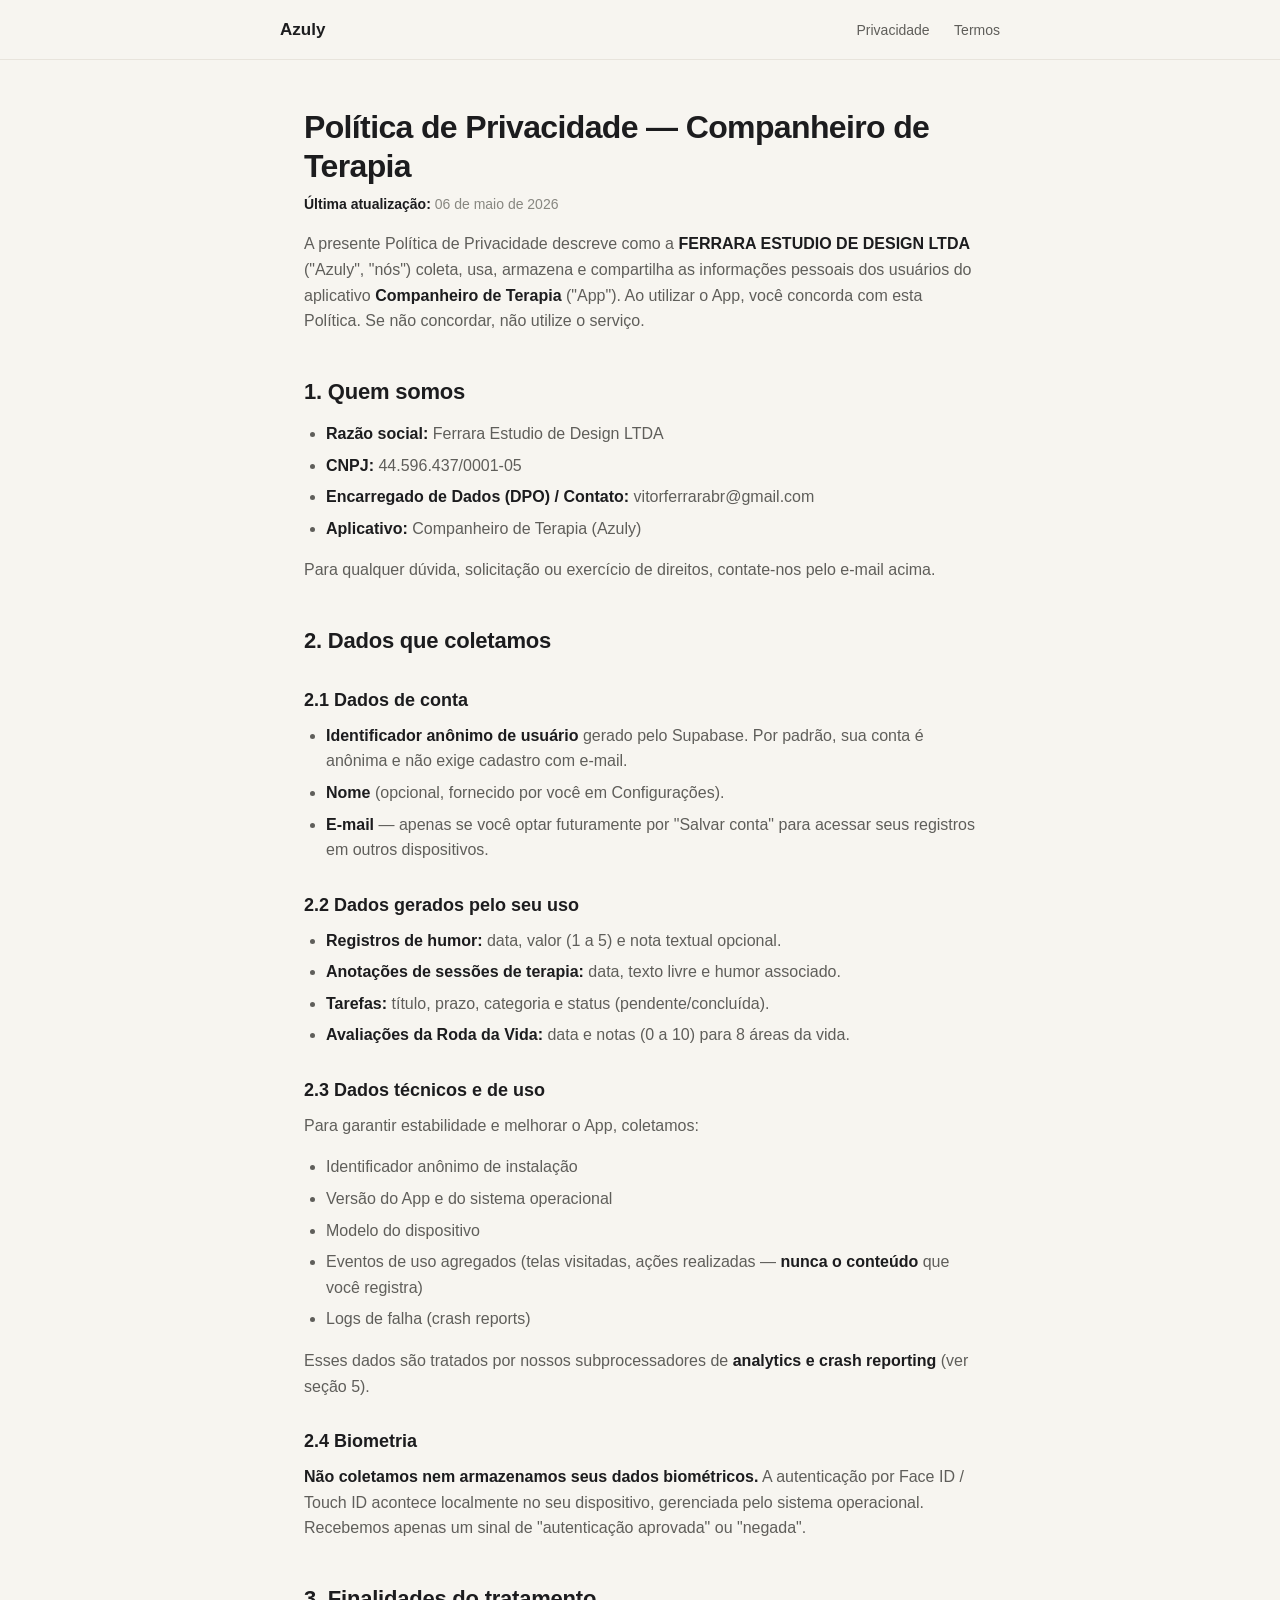
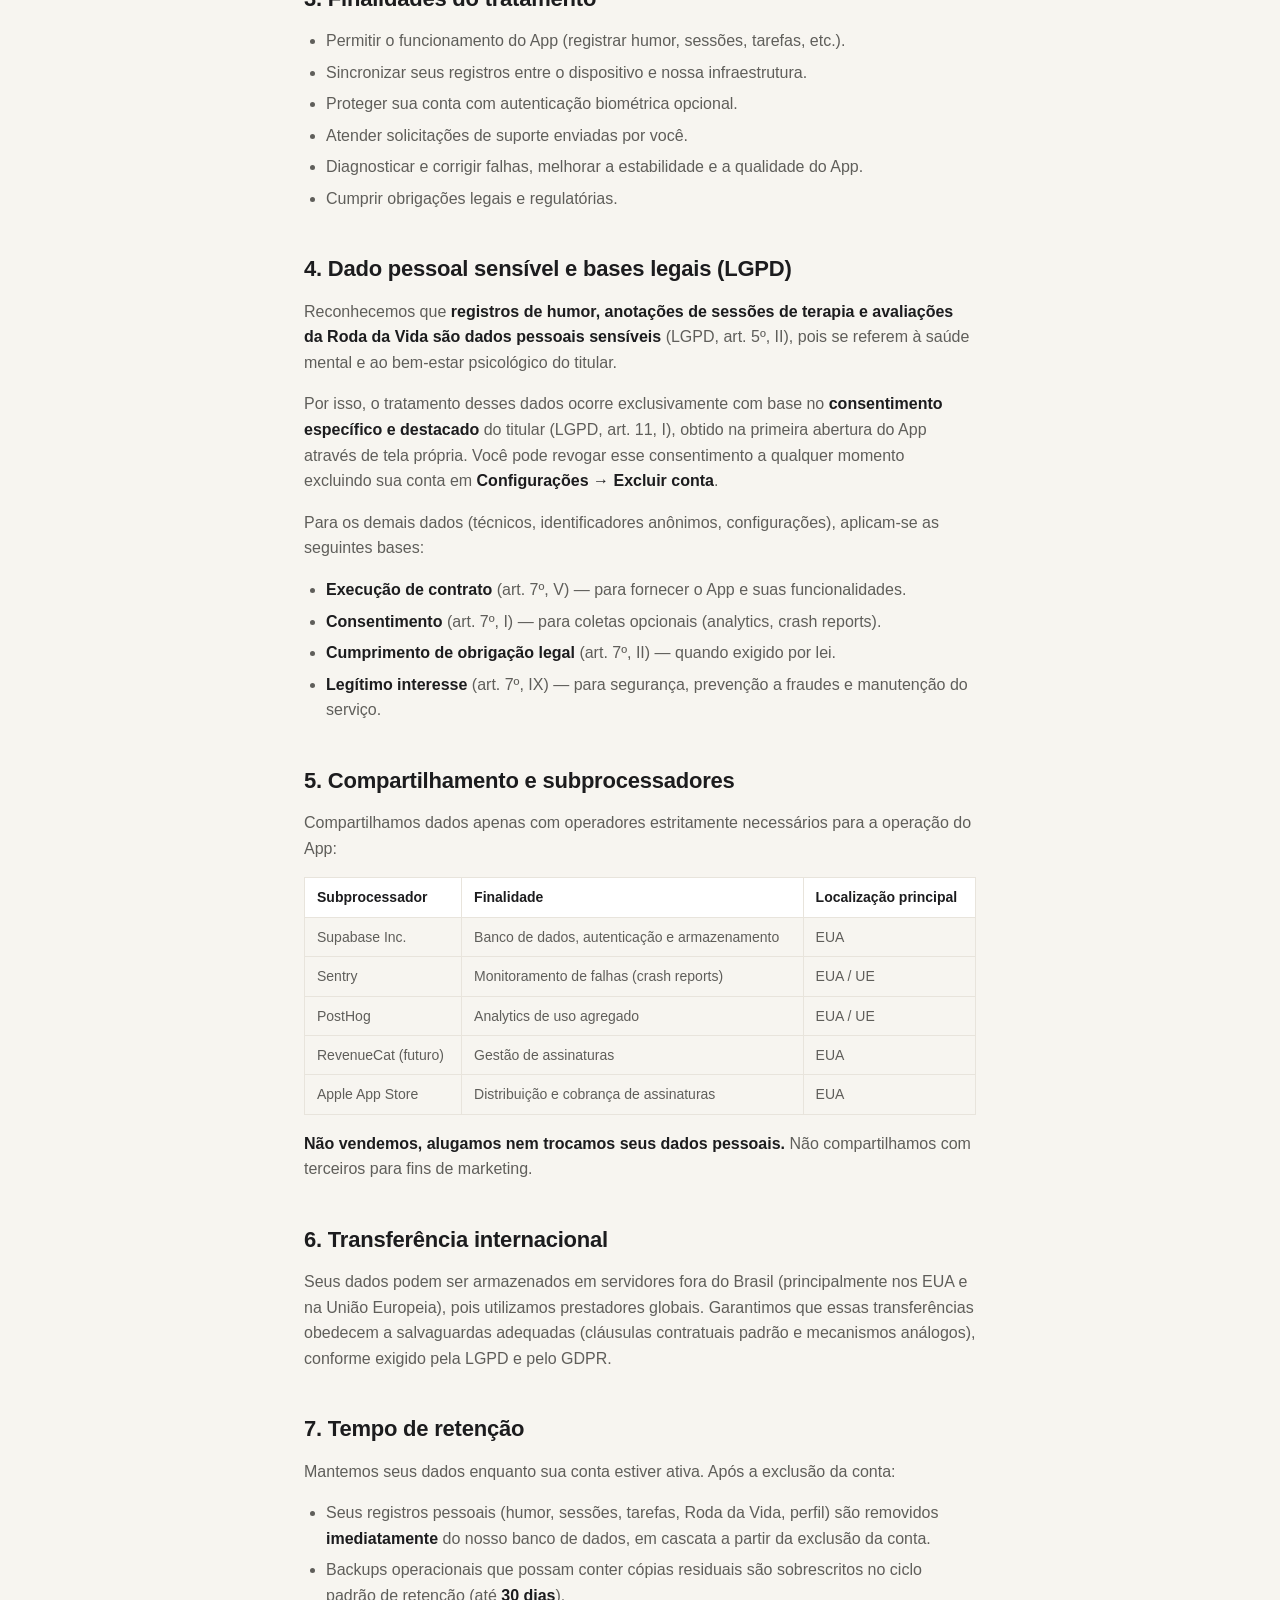
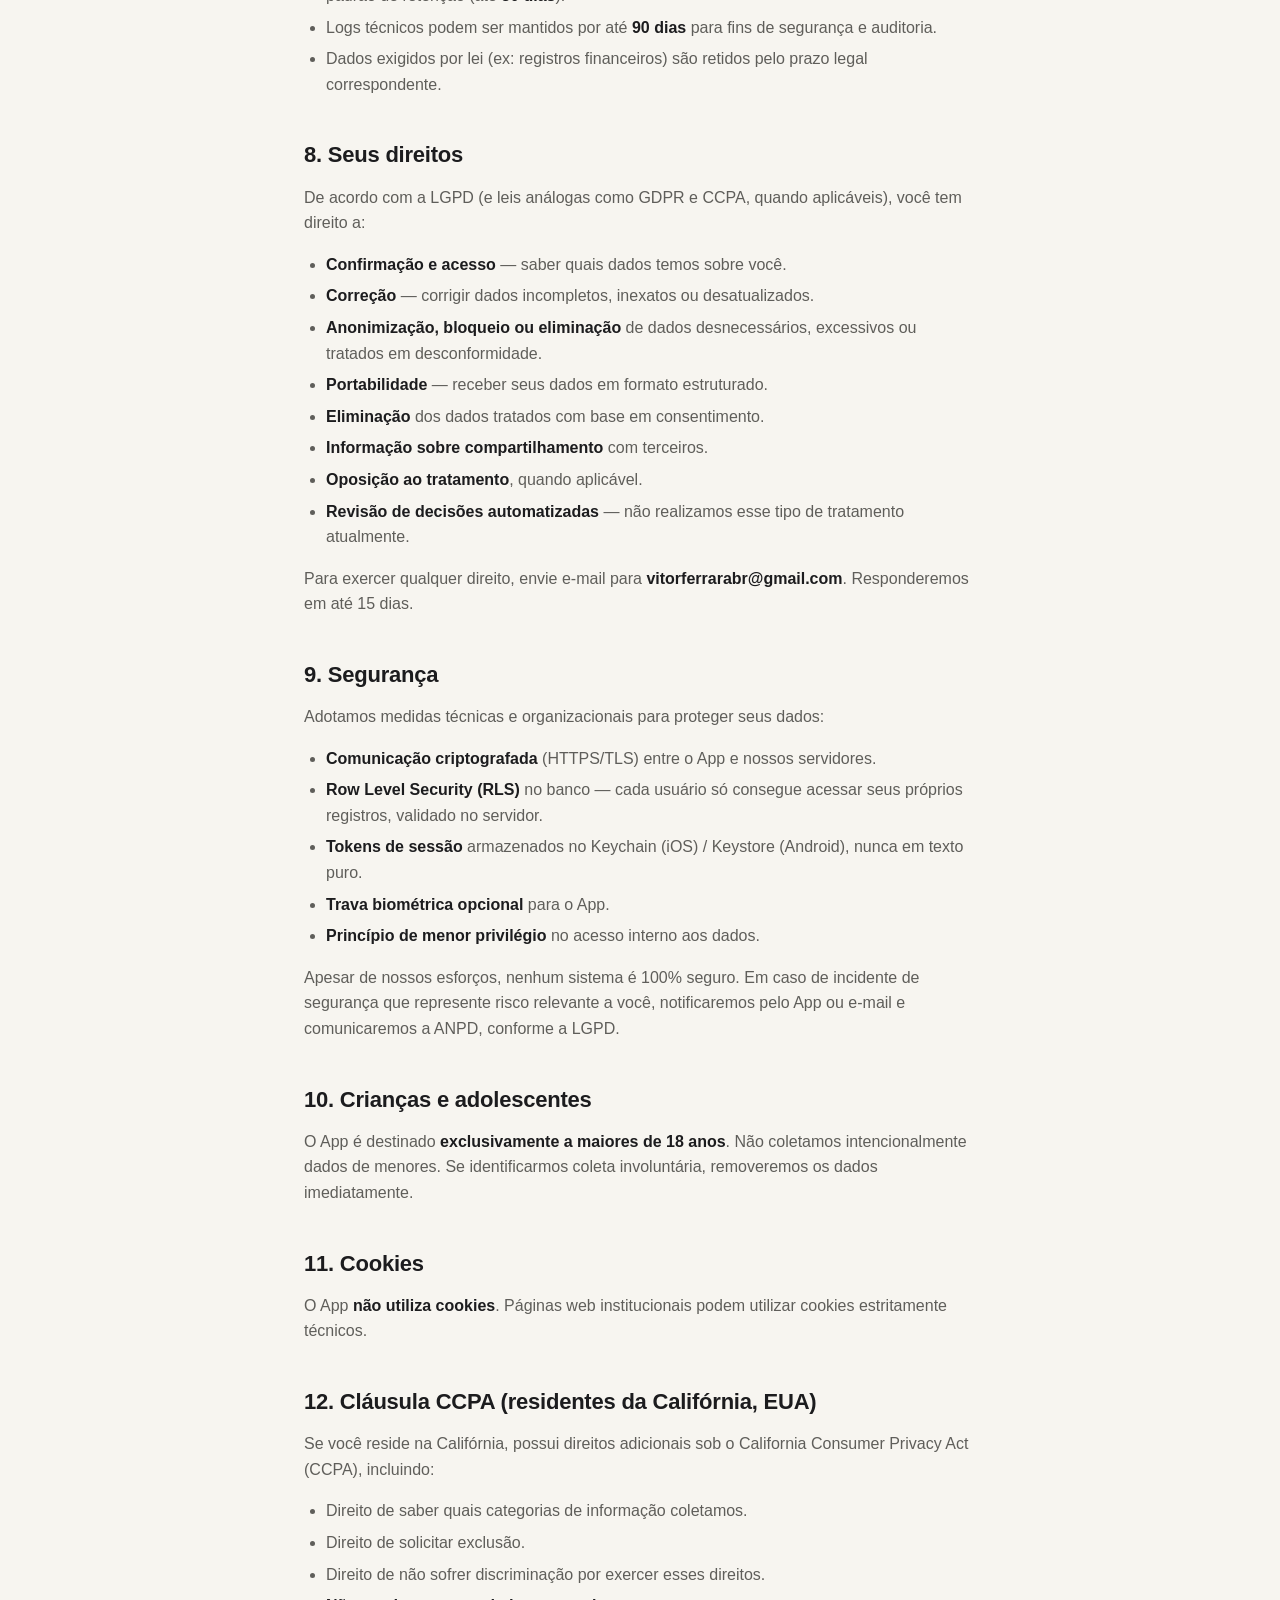
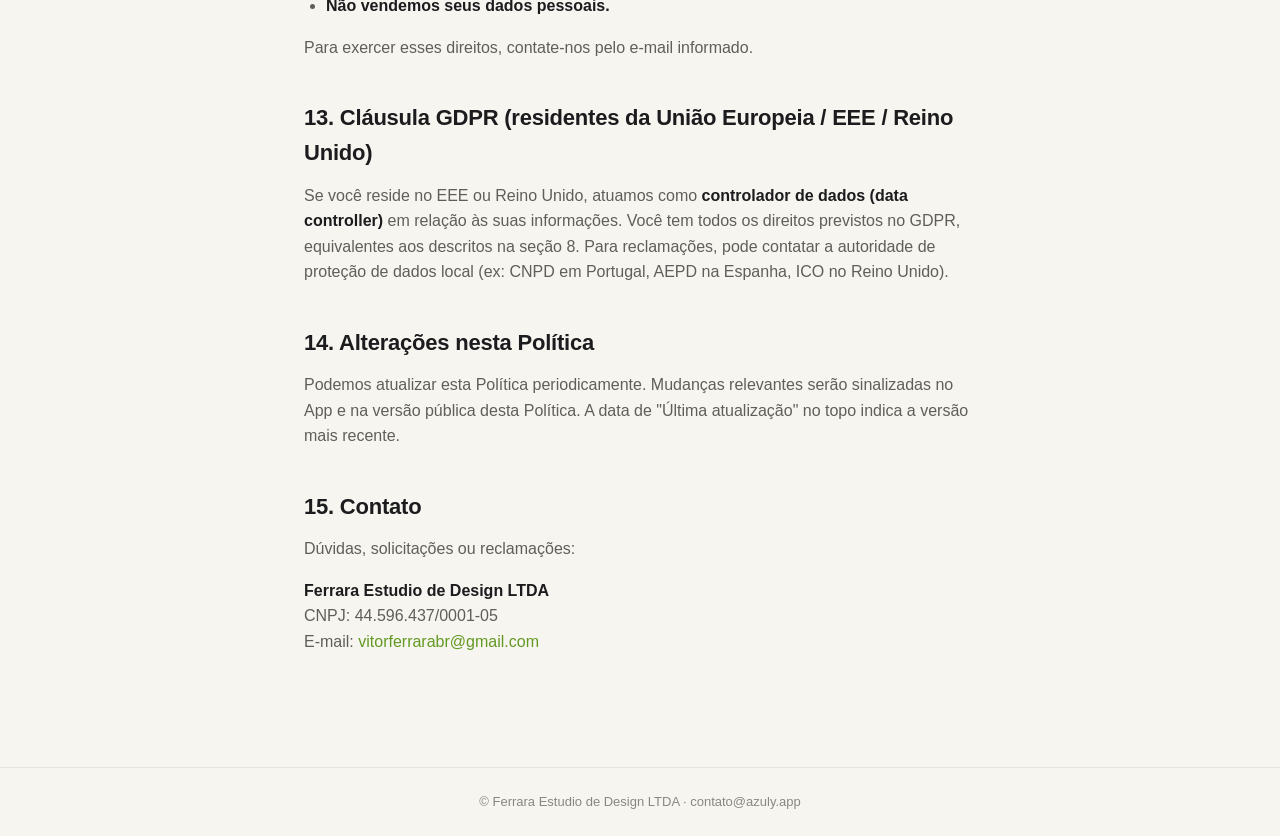
==== privacy.html @ e894f0ca "Initial commit: site institucional Azuly" ====
<!doctype html>
<html lang="pt-BR">
<head>
  <meta charset="utf-8" />
  <meta name="viewport" content="width=device-width, initial-scale=1" />
  <title>Política de Privacidade — Companheiro de Terapia</title>
  <meta name="description" content="Política de Privacidade do Companheiro de Terapia (Azuly). LGPD, GDPR e CCPA." />
  <link rel="stylesheet" href="./style.css" />
</head>
<body>
  <header>
    <div class="inner">
      <a class="brand" href="./">Azuly</a>
      <nav>
        <a href="./privacy.html">Privacidade</a>
        <a href="./terms.html">Termos</a>
      </nav>
    </div>
  </header>

  <main>
    <h1>Política de Privacidade — Companheiro de Terapia</h1>
    <p class="muted"><strong>Última atualização:</strong> 06 de maio de 2026</p>

    <p>A presente Política de Privacidade descreve como a <strong>FERRARA ESTUDIO DE DESIGN LTDA</strong> ("Azuly", "nós") coleta, usa, armazena e compartilha as informações pessoais dos usuários do aplicativo <strong>Companheiro de Terapia</strong> ("App"). Ao utilizar o App, você concorda com esta Política. Se não concordar, não utilize o serviço.</p>

    <h2>1. Quem somos</h2>
    <ul>
      <li><strong>Razão social:</strong> Ferrara Estudio de Design LTDA</li>
      <li><strong>CNPJ:</strong> 44.596.437/0001-05</li>
      <li><strong>Encarregado de Dados (DPO) / Contato:</strong> vitorferrarabr@gmail.com</li>
      <li><strong>Aplicativo:</strong> Companheiro de Terapia (Azuly)</li>
    </ul>
    <p>Para qualquer dúvida, solicitação ou exercício de direitos, contate-nos pelo e-mail acima.</p>

    <h2>2. Dados que coletamos</h2>

    <h3>2.1 Dados de conta</h3>
    <ul>
      <li><strong>Identificador anônimo de usuário</strong> gerado pelo Supabase. Por padrão, sua conta é anônima e não exige cadastro com e-mail.</li>
      <li><strong>Nome</strong> (opcional, fornecido por você em Configurações).</li>
      <li><strong>E-mail</strong> — apenas se você optar futuramente por "Salvar conta" para acessar seus registros em outros dispositivos.</li>
    </ul>

    <h3>2.2 Dados gerados pelo seu uso</h3>
    <ul>
      <li><strong>Registros de humor:</strong> data, valor (1 a 5) e nota textual opcional.</li>
      <li><strong>Anotações de sessões de terapia:</strong> data, texto livre e humor associado.</li>
      <li><strong>Tarefas:</strong> título, prazo, categoria e status (pendente/concluída).</li>
      <li><strong>Avaliações da Roda da Vida:</strong> data e notas (0 a 10) para 8 áreas da vida.</li>
    </ul>

    <h3>2.3 Dados técnicos e de uso</h3>
    <p>Para garantir estabilidade e melhorar o App, coletamos:</p>
    <ul>
      <li>Identificador anônimo de instalação</li>
      <li>Versão do App e do sistema operacional</li>
      <li>Modelo do dispositivo</li>
      <li>Eventos de uso agregados (telas visitadas, ações realizadas — <strong>nunca o conteúdo</strong> que você registra)</li>
      <li>Logs de falha (crash reports)</li>
    </ul>
    <p>Esses dados são tratados por nossos subprocessadores de <strong>analytics e crash reporting</strong> (ver seção 5).</p>

    <h3>2.4 Biometria</h3>
    <p><strong>Não coletamos nem armazenamos seus dados biométricos.</strong> A autenticação por Face ID / Touch ID acontece localmente no seu dispositivo, gerenciada pelo sistema operacional. Recebemos apenas um sinal de "autenticação aprovada" ou "negada".</p>

    <h2>3. Finalidades do tratamento</h2>
    <ul>
      <li>Permitir o funcionamento do App (registrar humor, sessões, tarefas, etc.).</li>
      <li>Sincronizar seus registros entre o dispositivo e nossa infraestrutura.</li>
      <li>Proteger sua conta com autenticação biométrica opcional.</li>
      <li>Atender solicitações de suporte enviadas por você.</li>
      <li>Diagnosticar e corrigir falhas, melhorar a estabilidade e a qualidade do App.</li>
      <li>Cumprir obrigações legais e regulatórias.</li>
    </ul>

    <h2>4. Dado pessoal sensível e bases legais (LGPD)</h2>
    <p>Reconhecemos que <strong>registros de humor, anotações de sessões de terapia e avaliações da Roda da Vida são dados pessoais sensíveis</strong> (LGPD, art. 5º, II), pois se referem à saúde mental e ao bem-estar psicológico do titular.</p>
    <p>Por isso, o tratamento desses dados ocorre exclusivamente com base no <strong>consentimento específico e destacado</strong> do titular (LGPD, art. 11, I), obtido na primeira abertura do App através de tela própria. Você pode revogar esse consentimento a qualquer momento excluindo sua conta em <strong>Configurações → Excluir conta</strong>.</p>
    <p>Para os demais dados (técnicos, identificadores anônimos, configurações), aplicam-se as seguintes bases:</p>
    <ul>
      <li><strong>Execução de contrato</strong> (art. 7º, V) — para fornecer o App e suas funcionalidades.</li>
      <li><strong>Consentimento</strong> (art. 7º, I) — para coletas opcionais (analytics, crash reports).</li>
      <li><strong>Cumprimento de obrigação legal</strong> (art. 7º, II) — quando exigido por lei.</li>
      <li><strong>Legítimo interesse</strong> (art. 7º, IX) — para segurança, prevenção a fraudes e manutenção do serviço.</li>
    </ul>

    <h2>5. Compartilhamento e subprocessadores</h2>
    <p>Compartilhamos dados apenas com operadores estritamente necessários para a operação do App:</p>
    <table>
      <thead>
        <tr><th>Subprocessador</th><th>Finalidade</th><th>Localização principal</th></tr>
      </thead>
      <tbody>
        <tr><td>Supabase Inc.</td><td>Banco de dados, autenticação e armazenamento</td><td>EUA</td></tr>
        <tr><td>Sentry</td><td>Monitoramento de falhas (crash reports)</td><td>EUA / UE</td></tr>
        <tr><td>PostHog</td><td>Analytics de uso agregado</td><td>EUA / UE</td></tr>
        <tr><td>RevenueCat (futuro)</td><td>Gestão de assinaturas</td><td>EUA</td></tr>
        <tr><td>Apple App Store</td><td>Distribuição e cobrança de assinaturas</td><td>EUA</td></tr>
      </tbody>
    </table>
    <p><strong>Não vendemos, alugamos nem trocamos seus dados pessoais.</strong> Não compartilhamos com terceiros para fins de marketing.</p>

    <h2>6. Transferência internacional</h2>
    <p>Seus dados podem ser armazenados em servidores fora do Brasil (principalmente nos EUA e na União Europeia), pois utilizamos prestadores globais. Garantimos que essas transferências obedecem a salvaguardas adequadas (cláusulas contratuais padrão e mecanismos análogos), conforme exigido pela LGPD e pelo GDPR.</p>

    <h2>7. Tempo de retenção</h2>
    <p>Mantemos seus dados enquanto sua conta estiver ativa. Após a exclusão da conta:</p>
    <ul>
      <li>Seus registros pessoais (humor, sessões, tarefas, Roda da Vida, perfil) são removidos <strong>imediatamente</strong> do nosso banco de dados, em cascata a partir da exclusão da conta.</li>
      <li>Backups operacionais que possam conter cópias residuais são sobrescritos no ciclo padrão de retenção (até <strong>30 dias</strong>).</li>
      <li>Logs técnicos podem ser mantidos por até <strong>90 dias</strong> para fins de segurança e auditoria.</li>
      <li>Dados exigidos por lei (ex: registros financeiros) são retidos pelo prazo legal correspondente.</li>
    </ul>

    <h2>8. Seus direitos</h2>
    <p>De acordo com a LGPD (e leis análogas como GDPR e CCPA, quando aplicáveis), você tem direito a:</p>
    <ul>
      <li><strong>Confirmação e acesso</strong> — saber quais dados temos sobre você.</li>
      <li><strong>Correção</strong> — corrigir dados incompletos, inexatos ou desatualizados.</li>
      <li><strong>Anonimização, bloqueio ou eliminação</strong> de dados desnecessários, excessivos ou tratados em desconformidade.</li>
      <li><strong>Portabilidade</strong> — receber seus dados em formato estruturado.</li>
      <li><strong>Eliminação</strong> dos dados tratados com base em consentimento.</li>
      <li><strong>Informação sobre compartilhamento</strong> com terceiros.</li>
      <li><strong>Oposição ao tratamento</strong>, quando aplicável.</li>
      <li><strong>Revisão de decisões automatizadas</strong> — não realizamos esse tipo de tratamento atualmente.</li>
    </ul>
    <p>Para exercer qualquer direito, envie e-mail para <a href="mailto:vitorferrarabr@gmail.com"><strong>vitorferrarabr@gmail.com</strong></a>. Responderemos em até 15 dias.</p>

    <h2>9. Segurança</h2>
    <p>Adotamos medidas técnicas e organizacionais para proteger seus dados:</p>
    <ul>
      <li><strong>Comunicação criptografada</strong> (HTTPS/TLS) entre o App e nossos servidores.</li>
      <li><strong>Row Level Security (RLS)</strong> no banco — cada usuário só consegue acessar seus próprios registros, validado no servidor.</li>
      <li><strong>Tokens de sessão</strong> armazenados no Keychain (iOS) / Keystore (Android), nunca em texto puro.</li>
      <li><strong>Trava biométrica opcional</strong> para o App.</li>
      <li><strong>Princípio de menor privilégio</strong> no acesso interno aos dados.</li>
    </ul>
    <p>Apesar de nossos esforços, nenhum sistema é 100% seguro. Em caso de incidente de segurança que represente risco relevante a você, notificaremos pelo App ou e-mail e comunicaremos a ANPD, conforme a LGPD.</p>

    <h2>10. Crianças e adolescentes</h2>
    <p>O App é destinado <strong>exclusivamente a maiores de 18 anos</strong>. Não coletamos intencionalmente dados de menores. Se identificarmos coleta involuntária, removeremos os dados imediatamente.</p>

    <h2>11. Cookies</h2>
    <p>O App <strong>não utiliza cookies</strong>. Páginas web institucionais podem utilizar cookies estritamente técnicos.</p>

    <h2>12. Cláusula CCPA (residentes da Califórnia, EUA)</h2>
    <p>Se você reside na Califórnia, possui direitos adicionais sob o California Consumer Privacy Act (CCPA), incluindo:</p>
    <ul>
      <li>Direito de saber quais categorias de informação coletamos.</li>
      <li>Direito de solicitar exclusão.</li>
      <li>Direito de não sofrer discriminação por exercer esses direitos.</li>
      <li><strong>Não vendemos seus dados pessoais.</strong></li>
    </ul>
    <p>Para exercer esses direitos, contate-nos pelo e-mail informado.</p>

    <h2>13. Cláusula GDPR (residentes da União Europeia / EEE / Reino Unido)</h2>
    <p>Se você reside no EEE ou Reino Unido, atuamos como <strong>controlador de dados (data controller)</strong> em relação às suas informações. Você tem todos os direitos previstos no GDPR, equivalentes aos descritos na seção 8. Para reclamações, pode contatar a autoridade de proteção de dados local (ex: CNPD em Portugal, AEPD na Espanha, ICO no Reino Unido).</p>

    <h2>14. Alterações nesta Política</h2>
    <p>Podemos atualizar esta Política periodicamente. Mudanças relevantes serão sinalizadas no App e na versão pública desta Política. A data de "Última atualização" no topo indica a versão mais recente.</p>

    <h2>15. Contato</h2>
    <p>Dúvidas, solicitações ou reclamações:</p>
    <p>
      <strong>Ferrara Estudio de Design LTDA</strong><br />
      CNPJ: 44.596.437/0001-05<br />
      E-mail: <a href="mailto:vitorferrarabr@gmail.com">vitorferrarabr@gmail.com</a>
    </p>
  </main>

  <footer>
    © Ferrara Estudio de Design LTDA · <a href="mailto:contato@azuly.app">contato@azuly.app</a>
  </footer>
</body>
</html>
---- style.css ----
:root {
  --bg: #F7F5F0;
  --surface: #FFFFFF;
  --text: #1C1C1E;
  --text-secondary: #5F5E5A;
  --text-tertiary: #888780;
  --border: #E8E4DC;
  --brand: #639922;
  --brand-hover: #3B6D11;
  --max-width: 720px;
}

@media (prefers-color-scheme: dark) {
  :root {
    --bg: #1C1C1E;
    --surface: #2C2C2A;
    --text: #F7F5F0;
    --text-secondary: #B4B2A9;
    --text-tertiary: #888780;
    --border: #444441;
    --brand: #97C459;
    --brand-hover: #C0DD97;
  }
}

* {
  box-sizing: border-box;
}

html {
  -webkit-text-size-adjust: 100%;
}

body {
  font-family: -apple-system, BlinkMacSystemFont, 'SF Pro Text', 'Segoe UI', Roboto, sans-serif;
  background: var(--bg);
  color: var(--text);
  margin: 0;
  padding: 0;
  line-height: 1.6;
  font-size: 16px;
}

main {
  max-width: var(--max-width);
  margin: 0 auto;
  padding: 48px 24px 96px;
}

header {
  border-bottom: 1px solid var(--border);
  padding: 16px 24px;
}

header .inner {
  max-width: var(--max-width);
  margin: 0 auto;
  display: flex;
  align-items: center;
  justify-content: space-between;
}

header a.brand {
  font-weight: 600;
  color: var(--text);
  text-decoration: none;
  font-size: 17px;
}

header nav a {
  color: var(--text-secondary);
  text-decoration: none;
  margin-left: 20px;
  font-size: 14px;
}

header nav a:hover {
  color: var(--brand);
}

h1 {
  font-size: 32px;
  line-height: 1.2;
  font-weight: 700;
  letter-spacing: -0.02em;
  margin: 0 0 8px;
}

h2 {
  font-size: 22px;
  font-weight: 600;
  margin: 40px 0 12px;
  letter-spacing: -0.01em;
}

h3 {
  font-size: 18px;
  font-weight: 600;
  margin: 28px 0 8px;
}

p {
  color: var(--text-secondary);
  margin: 0 0 16px;
}

ul {
  color: var(--text-secondary);
  padding-left: 22px;
  margin: 0 0 16px;
}

li {
  margin-bottom: 6px;
}

strong {
  color: var(--text);
  font-weight: 600;
}

a {
  color: var(--brand);
  text-decoration: none;
}

a:hover {
  color: var(--brand-hover);
  text-decoration: underline;
}

.muted {
  color: var(--text-tertiary);
  font-size: 14px;
  margin-top: 4px;
}

footer {
  border-top: 1px solid var(--border);
  padding: 24px;
  text-align: center;
  color: var(--text-tertiary);
  font-size: 13px;
}

footer a {
  color: var(--text-tertiary);
}

table {
  border-collapse: collapse;
  width: 100%;
  margin: 16px 0;
}

th, td {
  border: 1px solid var(--border);
  padding: 8px 12px;
  text-align: left;
  font-size: 14px;
  color: var(--text-secondary);
}

th {
  background: var(--surface);
  color: var(--text);
  font-weight: 600;
}
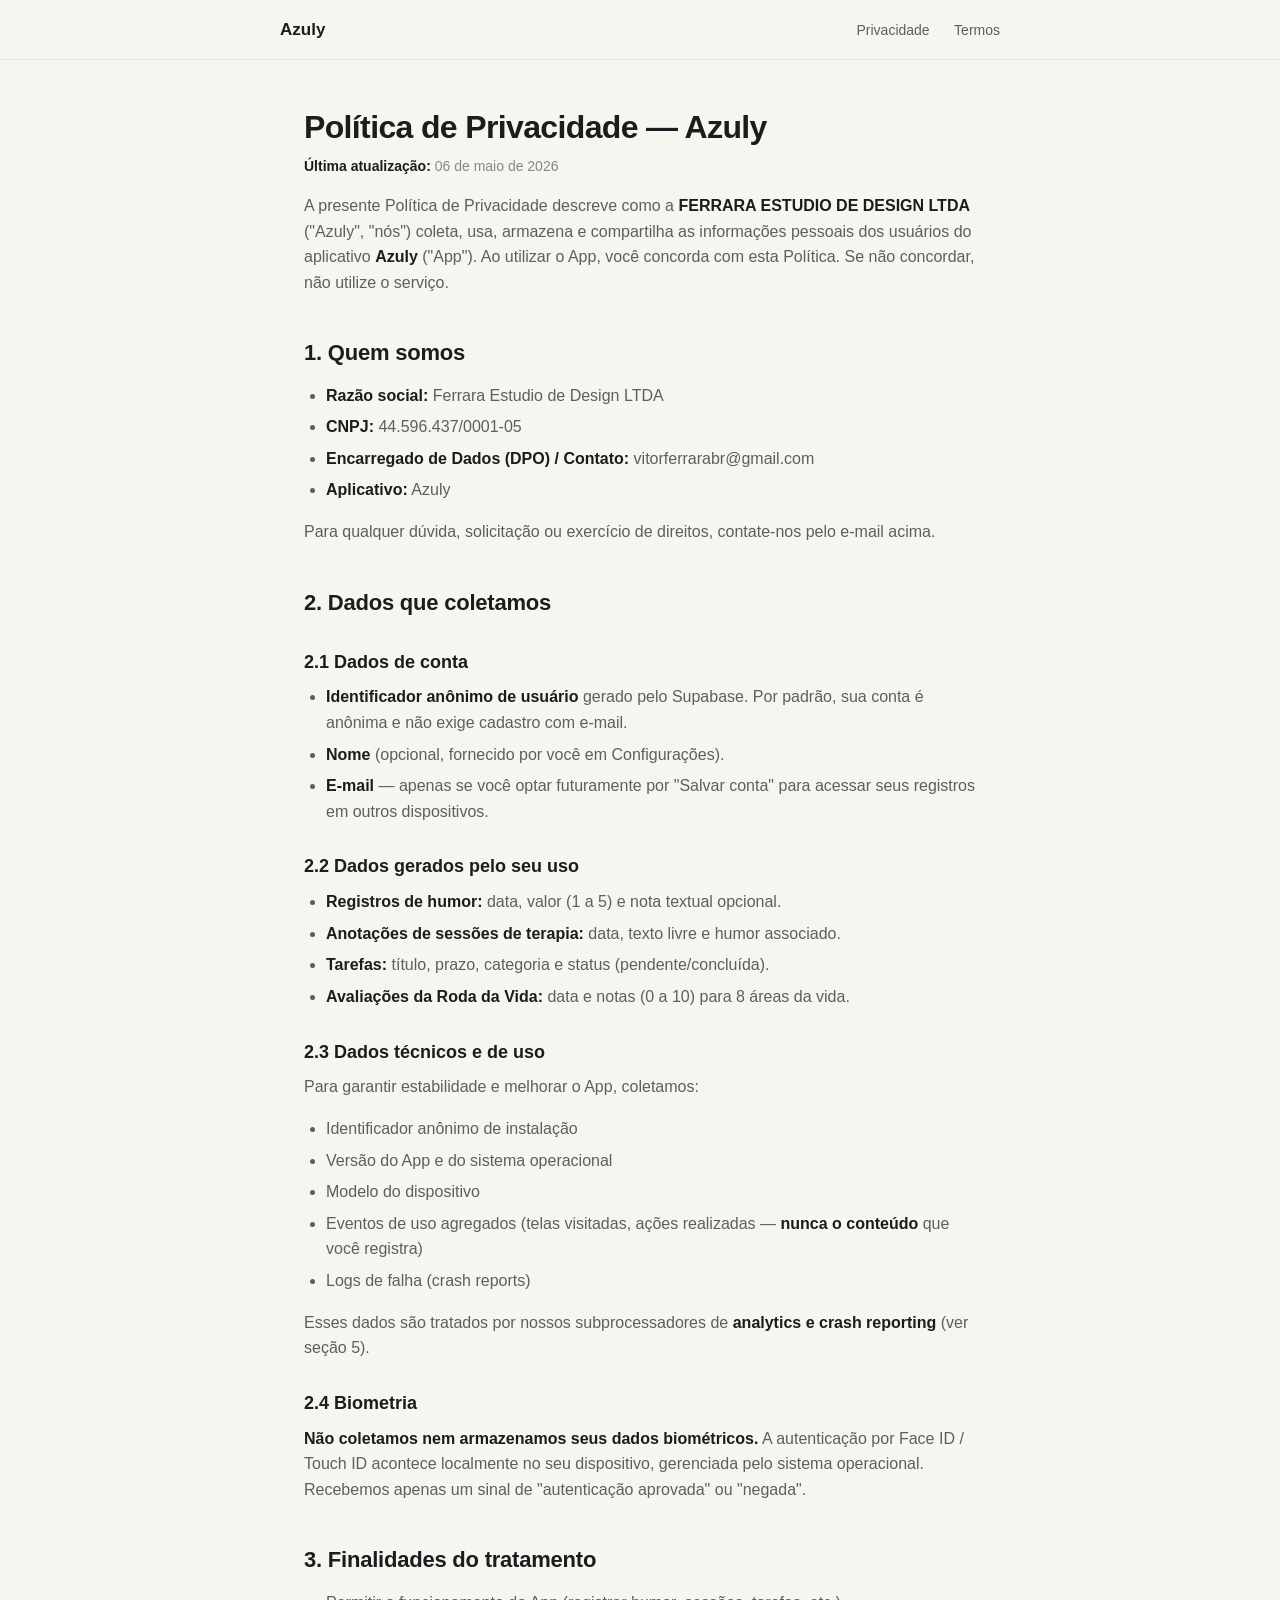
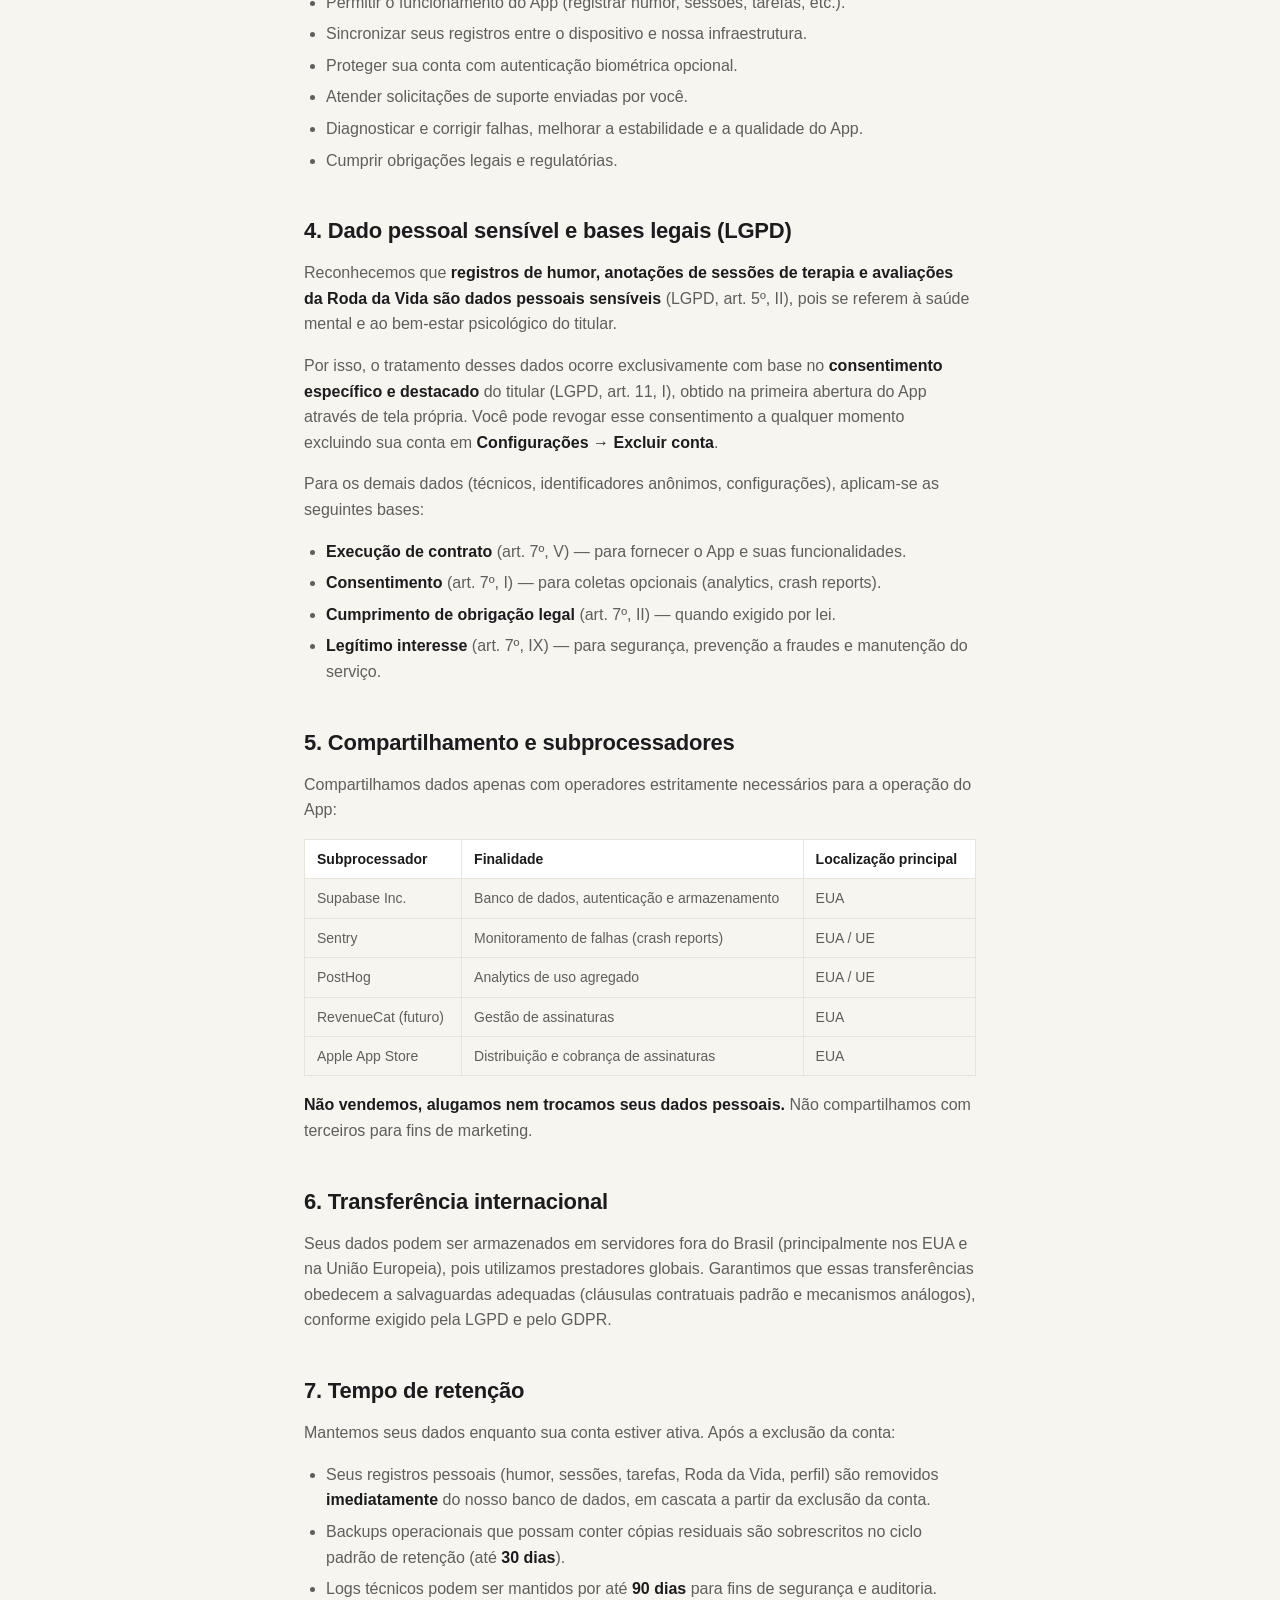
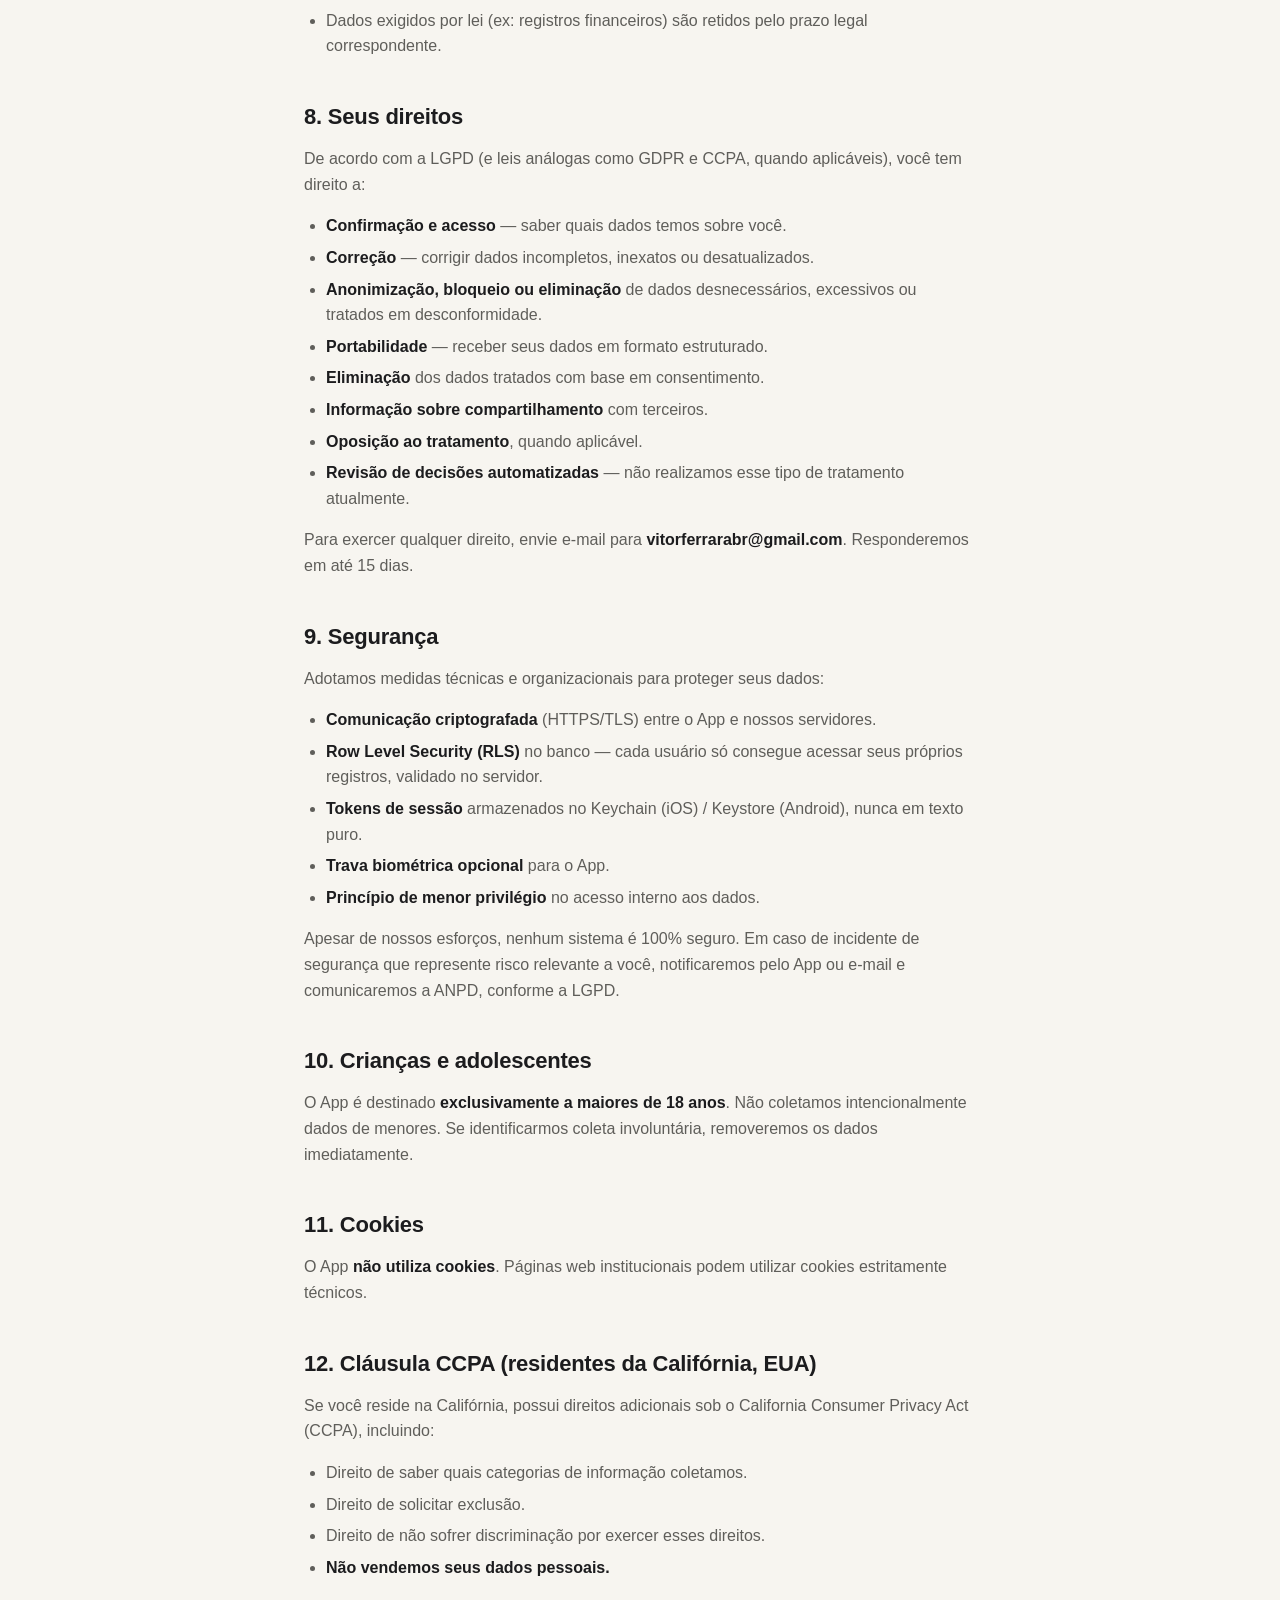
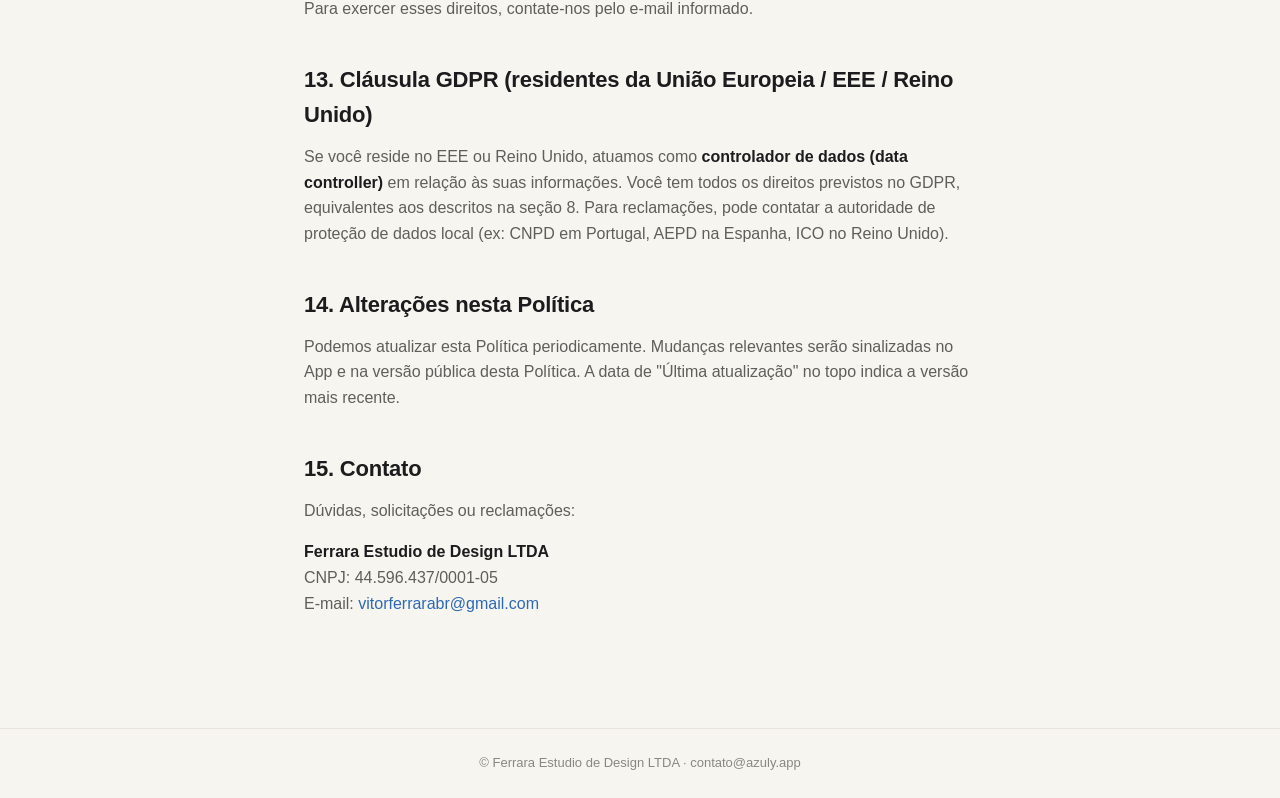
==== commit 3382f6d1: "rename app to Azuly across all legal pages The product is now branded as just "Azuly" instead of "Co" ====
--- a/privacy.html
+++ b/privacy.html
@@ -3,8 +3,8 @@
 <head>
   <meta charset="utf-8" />
   <meta name="viewport" content="width=device-width, initial-scale=1" />
-  <title>Política de Privacidade — Companheiro de Terapia</title>
-  <meta name="description" content="Política de Privacidade do Companheiro de Terapia (Azuly). LGPD, GDPR e CCPA." />
+  <title>Política de Privacidade — Azuly</title>
+  <meta name="description" content="Política de Privacidade do Azuly. LGPD, GDPR e CCPA." />
   <link rel="stylesheet" href="./style.css" />
 </head>
 <body>
@@ -19,17 +19,17 @@
   </header>
 
   <main>
-    <h1>Política de Privacidade — Companheiro de Terapia</h1>
+    <h1>Política de Privacidade — Azuly</h1>
     <p class="muted"><strong>Última atualização:</strong> 06 de maio de 2026</p>
 
-    <p>A presente Política de Privacidade descreve como a <strong>FERRARA ESTUDIO DE DESIGN LTDA</strong> ("Azuly", "nós") coleta, usa, armazena e compartilha as informações pessoais dos usuários do aplicativo <strong>Companheiro de Terapia</strong> ("App"). Ao utilizar o App, você concorda com esta Política. Se não concordar, não utilize o serviço.</p>
+    <p>A presente Política de Privacidade descreve como a <strong>FERRARA ESTUDIO DE DESIGN LTDA</strong> ("Azuly", "nós") coleta, usa, armazena e compartilha as informações pessoais dos usuários do aplicativo <strong>Azuly</strong> ("App"). Ao utilizar o App, você concorda com esta Política. Se não concordar, não utilize o serviço.</p>
 
     <h2>1. Quem somos</h2>
     <ul>
       <li><strong>Razão social:</strong> Ferrara Estudio de Design LTDA</li>
       <li><strong>CNPJ:</strong> 44.596.437/0001-05</li>
       <li><strong>Encarregado de Dados (DPO) / Contato:</strong> vitorferrarabr@gmail.com</li>
-      <li><strong>Aplicativo:</strong> Companheiro de Terapia (Azuly)</li>
+      <li><strong>Aplicativo:</strong> Azuly</li>
     </ul>
     <p>Para qualquer dúvida, solicitação ou exercício de direitos, contate-nos pelo e-mail acima.</p>
 
--- a/style.css
+++ b/style.css
@@ -5,21 +5,26 @@
   --text-secondary: #5F5E5A;
   --text-tertiary: #888780;
   --border: #E8E4DC;
-  --brand: #639922;
-  --brand-hover: #3B6D11;
+  --brand: #2D69B3;
+  --brand-hover: #1B4584;
+  --brand-pale: #E0EBF7;
+  --brand-soft: #F2F6FC;
   --max-width: 720px;
+  --landing-max-width: 1080px;
 }
 
 @media (prefers-color-scheme: dark) {
   :root {
-    --bg: #1C1C1E;
-    --surface: #2C2C2A;
+    --bg: #111110;
+    --surface: #1C1C1E;
     --text: #F7F5F0;
     --text-secondary: #B4B2A9;
     --text-tertiary: #888780;
-    --border: #444441;
-    --brand: #97C459;
-    --brand-hover: #C0DD97;
+    --border: #2C2C2A;
+    --brand: #5A93D6;
+    --brand-hover: #B0CDED;
+    --brand-pale: #0E1F35;
+    --brand-soft: #0A1628;
   }
 }
 
@@ -166,3 +171,220 @@
   color: var(--text);
   font-weight: 600;
 }
+
+/* ==========================================================================
+   Landing-specific styles (página inicial)
+   ========================================================================== */
+
+.landing main {
+  max-width: var(--landing-max-width);
+  padding: 0 24px 96px;
+}
+
+.landing header {
+  border-bottom: none;
+}
+
+.landing .hero {
+  position: relative;
+  text-align: center;
+  padding: 96px 24px 80px;
+  margin: 0 -24px;
+  background: linear-gradient(180deg, var(--brand-pale) 0%, var(--brand-soft) 60%, var(--bg) 100%);
+  border-radius: 0;
+  overflow: hidden;
+}
+
+.landing .hero::before {
+  content: '';
+  position: absolute;
+  inset: 0;
+  background: radial-gradient(ellipse at top, rgba(45, 105, 179, 0.10), transparent 60%);
+  pointer-events: none;
+}
+
+.landing .eyebrow {
+  display: inline-block;
+  font-size: 13px;
+  font-weight: 600;
+  text-transform: uppercase;
+  letter-spacing: 0.08em;
+  color: var(--brand);
+  background: var(--surface);
+  padding: 6px 14px;
+  border-radius: 999px;
+  border: 1px solid var(--border);
+  margin-bottom: 24px;
+  position: relative;
+}
+
+.landing .hero h1 {
+  font-size: clamp(36px, 6vw, 56px);
+  line-height: 1.05;
+  font-weight: 700;
+  letter-spacing: -0.025em;
+  margin: 0 auto 20px;
+  max-width: 720px;
+  position: relative;
+}
+
+.landing .hero .lead {
+  font-size: clamp(17px, 2vw, 20px);
+  line-height: 1.55;
+  color: var(--text-secondary);
+  max-width: 580px;
+  margin: 0 auto 36px;
+  position: relative;
+}
+
+.landing .cta {
+  display: inline-flex;
+  align-items: center;
+  gap: 8px;
+  background: var(--brand);
+  color: #FFFFFF;
+  padding: 16px 28px;
+  border-radius: 999px;
+  font-size: 16px;
+  font-weight: 600;
+  text-decoration: none;
+  position: relative;
+  transition: transform 120ms ease, background-color 120ms ease, box-shadow 120ms ease;
+  box-shadow: 0 4px 14px rgba(45, 105, 179, 0.25);
+}
+
+.landing .cta:hover {
+  background: var(--brand-hover);
+  transform: translateY(-1px);
+  box-shadow: 0 6px 18px rgba(45, 105, 179, 0.30);
+  text-decoration: none;
+  color: #FFFFFF;
+}
+
+.landing .cta-arrow {
+  transition: transform 120ms ease;
+}
+
+.landing .cta:hover .cta-arrow {
+  transform: translateX(2px);
+}
+
+.landing .cta-soon {
+  display: inline-flex;
+  align-items: center;
+  gap: 8px;
+  background: var(--surface);
+  color: var(--brand);
+  padding: 14px 26px;
+  border-radius: 999px;
+  font-size: 15px;
+  font-weight: 600;
+  border: 1px solid var(--brand-pale);
+  position: relative;
+  user-select: none;
+  letter-spacing: 0.01em;
+}
+
+.landing .cta-soon::before {
+  content: '';
+  width: 8px;
+  height: 8px;
+  border-radius: 50%;
+  background: var(--brand);
+  box-shadow: 0 0 0 0 rgba(45, 105, 179, 0.5);
+  animation: cta-soon-pulse 2.4s ease-in-out infinite;
+}
+
+@keyframes cta-soon-pulse {
+  0%, 100% {
+    box-shadow: 0 0 0 0 rgba(45, 105, 179, 0.45);
+  }
+  50% {
+    box-shadow: 0 0 0 8px rgba(45, 105, 179, 0);
+  }
+}
+
+.landing .hero .hint {
+  margin-top: 16px;
+  font-size: 13px;
+  color: var(--text-tertiary);
+  position: relative;
+}
+
+.landing .features {
+  max-width: 920px;
+  margin: 80px auto 0;
+  display: grid;
+  grid-template-columns: repeat(auto-fit, minmax(220px, 1fr));
+  gap: 16px;
+}
+
+.landing .feature {
+  background: var(--surface);
+  border: 1px solid var(--border);
+  border-radius: 16px;
+  padding: 28px 24px 24px;
+  display: flex;
+  flex-direction: column;
+  gap: 10px;
+}
+
+.landing .feature .icon {
+  width: 44px;
+  height: 44px;
+  border-radius: 12px;
+  background: var(--brand-pale);
+  color: var(--brand);
+  display: flex;
+  align-items: center;
+  justify-content: center;
+  font-size: 22px;
+  margin-bottom: 4px;
+}
+
+.landing .feature h3 {
+  margin: 0;
+  font-size: 17px;
+  font-weight: 600;
+  color: var(--text);
+}
+
+.landing .feature p {
+  margin: 0;
+  font-size: 14.5px;
+  line-height: 1.5;
+  color: var(--text-secondary);
+}
+
+.landing .privacy-strip {
+  max-width: 720px;
+  margin: 80px auto 0;
+  text-align: center;
+  padding: 32px 24px;
+  background: var(--surface);
+  border: 1px solid var(--border);
+  border-radius: 16px;
+}
+
+.landing .privacy-strip h2 {
+  margin: 0 0 8px;
+  font-size: 20px;
+}
+
+.landing .privacy-strip p {
+  margin: 0;
+  font-size: 15px;
+}
+
+@media (max-width: 600px) {
+  .landing .hero {
+    padding: 64px 24px 56px;
+  }
+  .landing .features {
+    margin-top: 56px;
+  }
+  .landing .privacy-strip {
+    margin-top: 56px;
+  }
+}
+
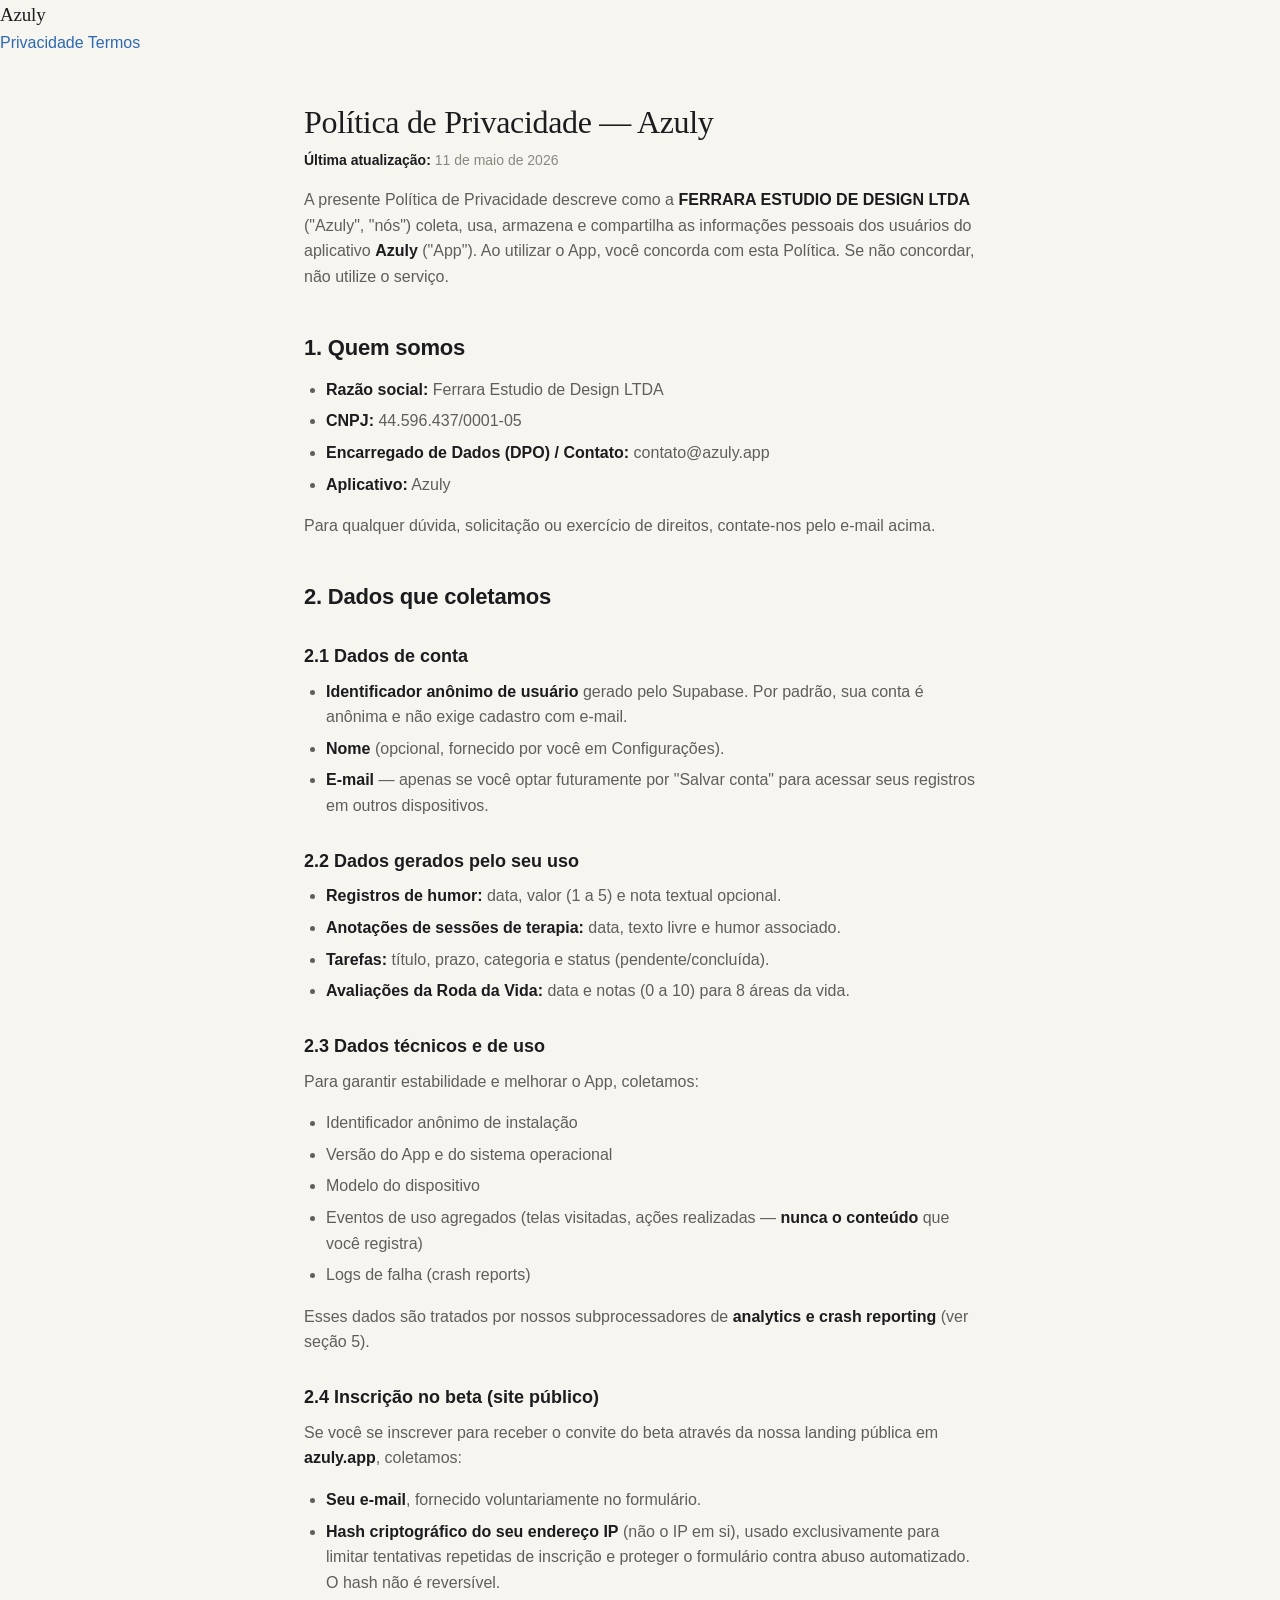
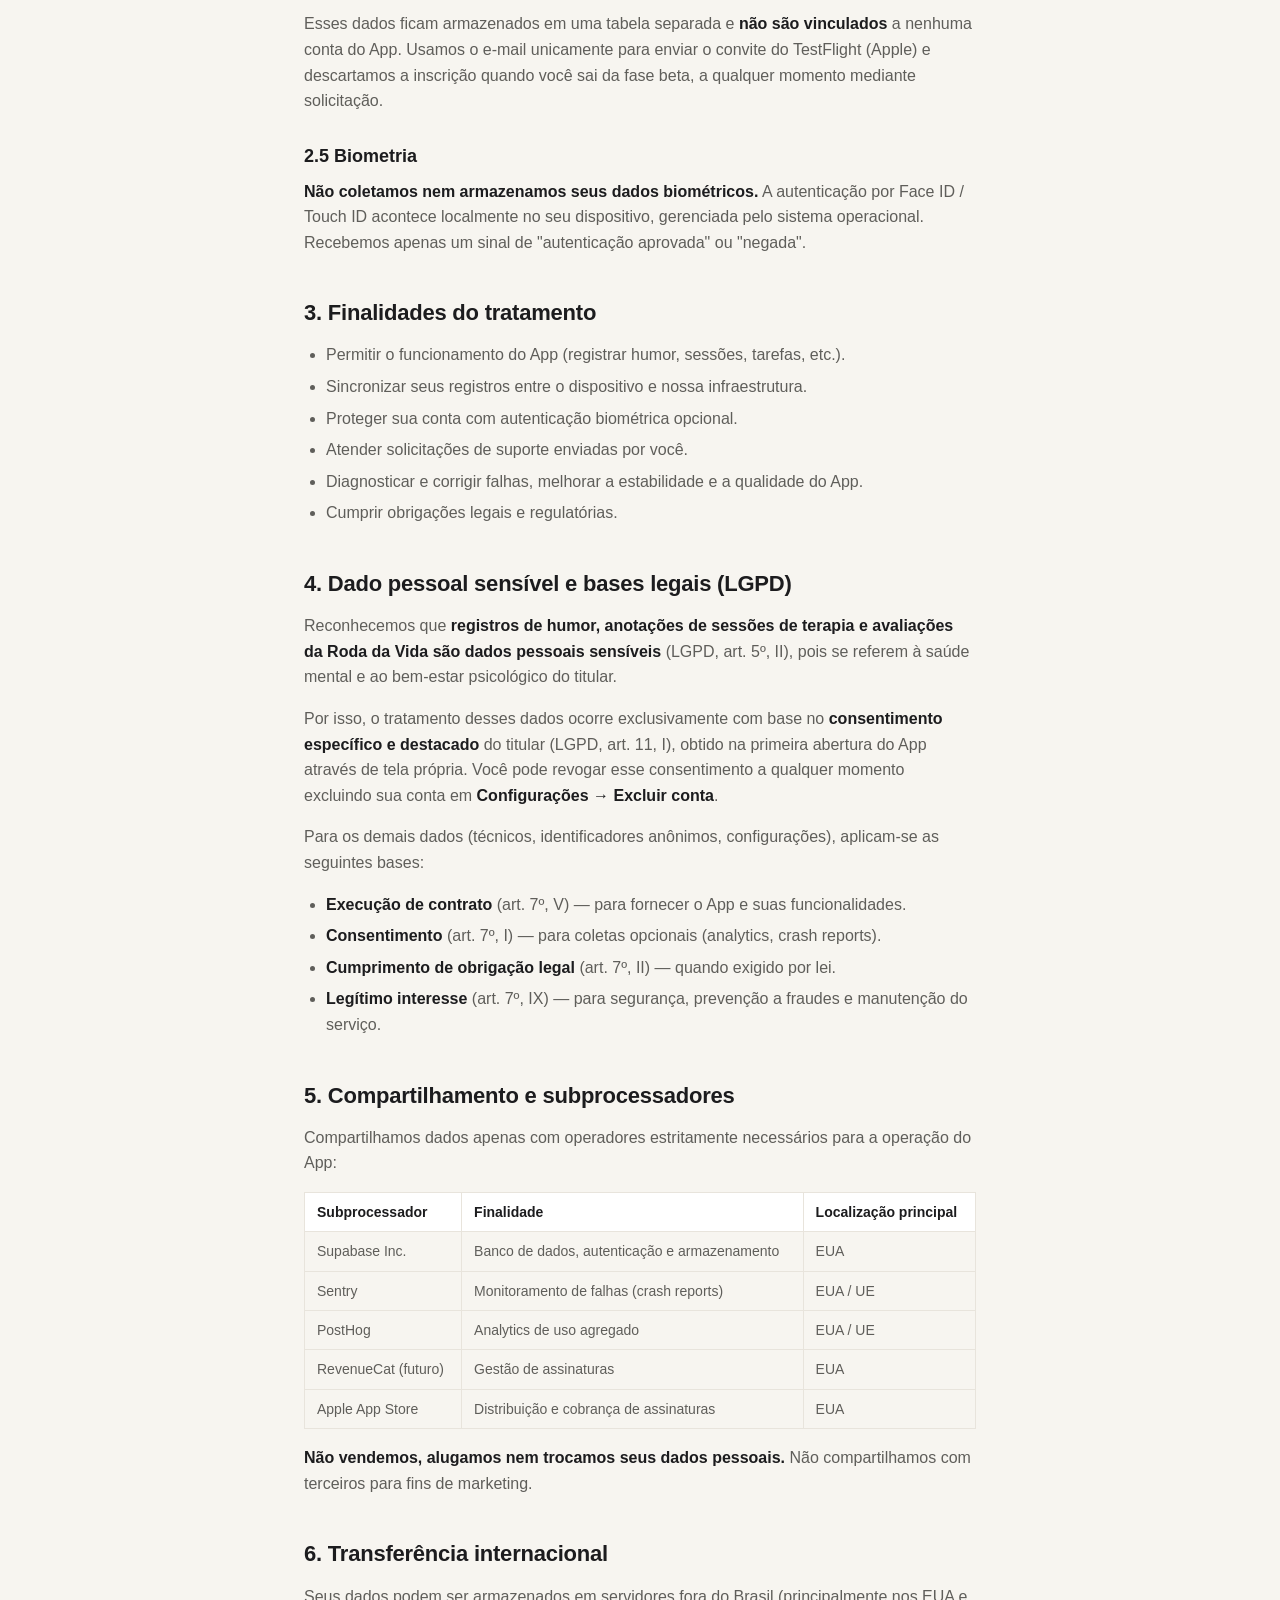
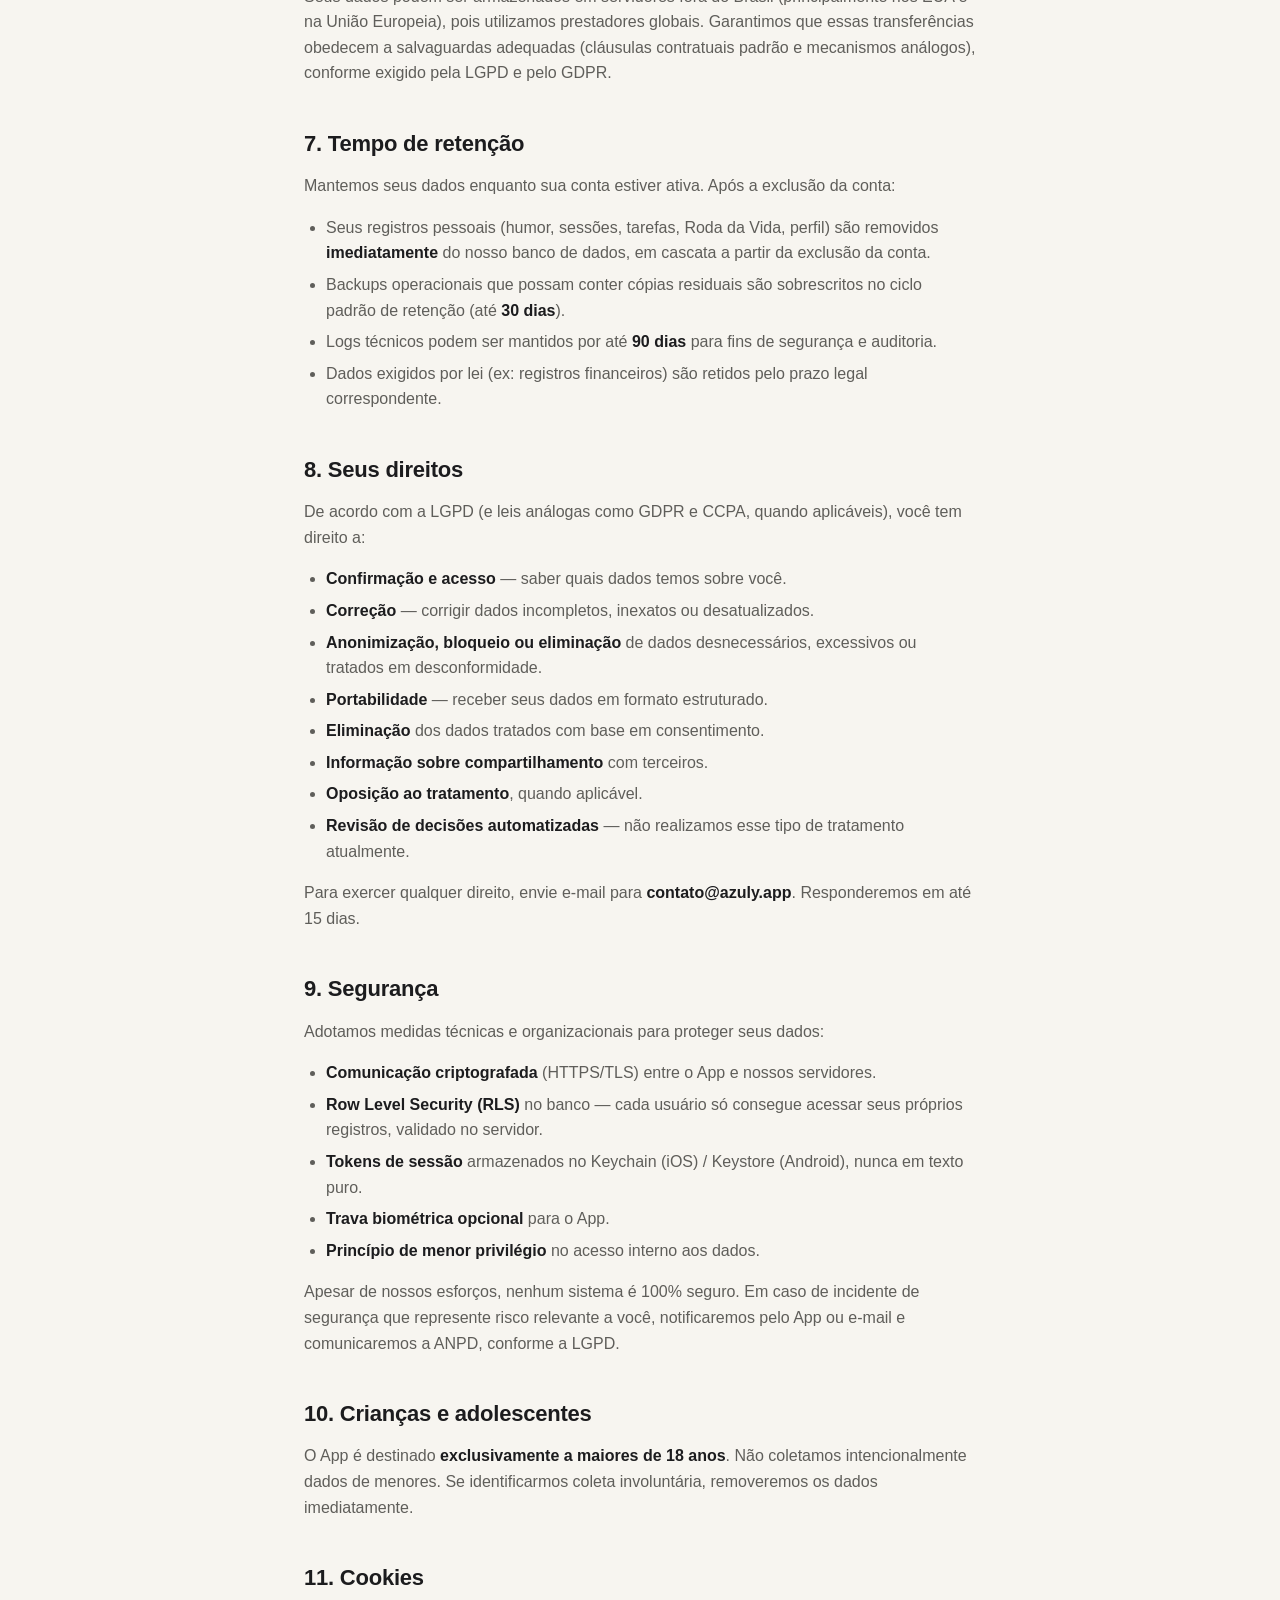
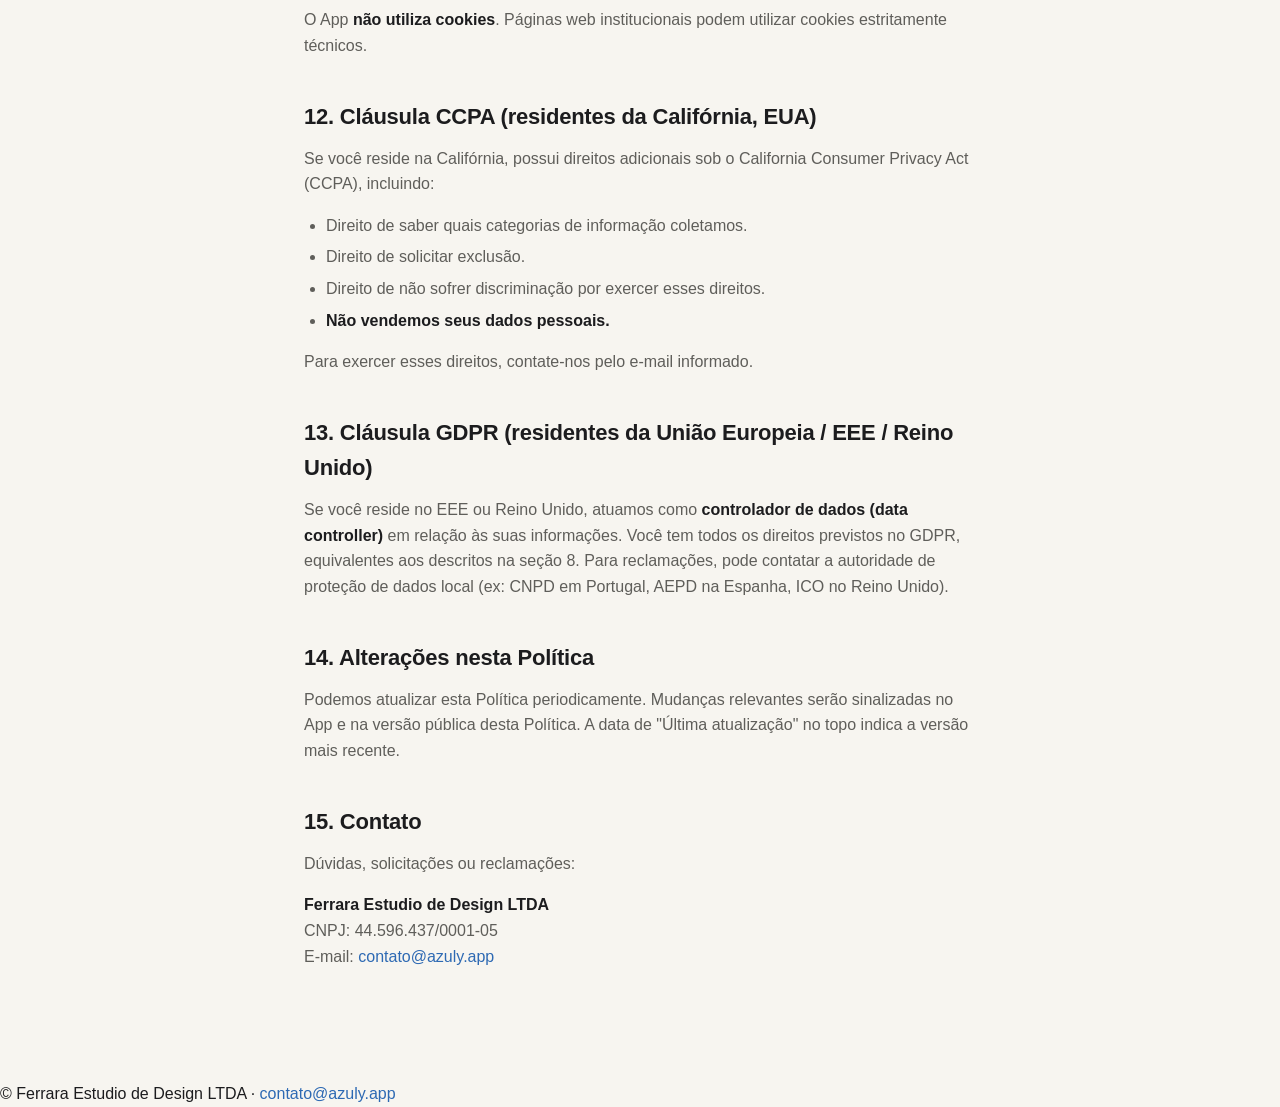
==== commit 68f70553: "privacy: bump to 2026-05-11, contact email, beta signup section - Switch DPO/contact e-mail from vit" ====
--- a/privacy.html
+++ b/privacy.html
@@ -20,7 +20,7 @@
 
   <main>
     <h1>Política de Privacidade — Azuly</h1>
-    <p class="muted"><strong>Última atualização:</strong> 06 de maio de 2026</p>
+    <p class="muted"><strong>Última atualização:</strong> 11 de maio de 2026</p>
 
     <p>A presente Política de Privacidade descreve como a <strong>FERRARA ESTUDIO DE DESIGN LTDA</strong> ("Azuly", "nós") coleta, usa, armazena e compartilha as informações pessoais dos usuários do aplicativo <strong>Azuly</strong> ("App"). Ao utilizar o App, você concorda com esta Política. Se não concordar, não utilize o serviço.</p>
 
@@ -28,7 +28,7 @@
     <ul>
       <li><strong>Razão social:</strong> Ferrara Estudio de Design LTDA</li>
       <li><strong>CNPJ:</strong> 44.596.437/0001-05</li>
-      <li><strong>Encarregado de Dados (DPO) / Contato:</strong> vitorferrarabr@gmail.com</li>
+      <li><strong>Encarregado de Dados (DPO) / Contato:</strong> contato@azuly.app</li>
       <li><strong>Aplicativo:</strong> Azuly</li>
     </ul>
     <p>Para qualquer dúvida, solicitação ou exercício de direitos, contate-nos pelo e-mail acima.</p>
@@ -61,7 +61,15 @@
     </ul>
     <p>Esses dados são tratados por nossos subprocessadores de <strong>analytics e crash reporting</strong> (ver seção 5).</p>
 
-    <h3>2.4 Biometria</h3>
+    <h3>2.4 Inscrição no beta (site público)</h3>
+    <p>Se você se inscrever para receber o convite do beta através da nossa landing pública em <strong>azuly.app</strong>, coletamos:</p>
+    <ul>
+      <li><strong>Seu e-mail</strong>, fornecido voluntariamente no formulário.</li>
+      <li><strong>Hash criptográfico do seu endereço IP</strong> (não o IP em si), usado exclusivamente para limitar tentativas repetidas de inscrição e proteger o formulário contra abuso automatizado. O hash não é reversível.</li>
+    </ul>
+    <p>Esses dados ficam armazenados em uma tabela separada e <strong>não são vinculados</strong> a nenhuma conta do App. Usamos o e-mail unicamente para enviar o convite do TestFlight (Apple) e descartamos a inscrição quando você sai da fase beta, a qualquer momento mediante solicitação.</p>
+
+    <h3>2.5 Biometria</h3>
     <p><strong>Não coletamos nem armazenamos seus dados biométricos.</strong> A autenticação por Face ID / Touch ID acontece localmente no seu dispositivo, gerenciada pelo sistema operacional. Recebemos apenas um sinal de "autenticação aprovada" ou "negada".</p>
 
     <h2>3. Finalidades do tratamento</h2>
@@ -125,7 +133,7 @@
       <li><strong>Oposição ao tratamento</strong>, quando aplicável.</li>
       <li><strong>Revisão de decisões automatizadas</strong> — não realizamos esse tipo de tratamento atualmente.</li>
     </ul>
-    <p>Para exercer qualquer direito, envie e-mail para <a href="mailto:vitorferrarabr@gmail.com"><strong>vitorferrarabr@gmail.com</strong></a>. Responderemos em até 15 dias.</p>
+    <p>Para exercer qualquer direito, envie e-mail para <a href="mailto:contato@azuly.app"><strong>contato@azuly.app</strong></a>. Responderemos em até 15 dias.</p>
 
     <h2>9. Segurança</h2>
     <p>Adotamos medidas técnicas e organizacionais para proteger seus dados:</p>
@@ -165,7 +173,7 @@
     <p>
       <strong>Ferrara Estudio de Design LTDA</strong><br />
       CNPJ: 44.596.437/0001-05<br />
-      E-mail: <a href="mailto:vitorferrarabr@gmail.com">vitorferrarabr@gmail.com</a>
+      E-mail: <a href="mailto:contato@azuly.app">contato@azuly.app</a>
     </p>
   </main>
 
--- a/style.css
+++ b/style.css
@@ -1,93 +1,105 @@
 :root {
   --bg: #F7F5F0;
+  --bg-elevated: #FBFAF6;
   --surface: #FFFFFF;
   --text: #1C1C1E;
   --text-secondary: #5F5E5A;
-  --text-tertiary: #888780;
+  --text-tertiary: #8A8880;
   --border: #E8E4DC;
+  --border-strong: #D8D2C5;
   --brand: #2D69B3;
   --brand-hover: #1B4584;
   --brand-pale: #E0EBF7;
   --brand-soft: #F2F6FC;
+  --brand-glow: rgba(45, 105, 179, 0.18);
+
   --max-width: 720px;
-  --landing-max-width: 1080px;
+  --landing-max-width: 1280px;
+
+  /* App UI tokens — used by inline mockup cards */
+  --mood-1: #E24B4A;
+  --mood-2: #EF9F27;
+  --mood-3: #888780;
+  --mood-4: #5A93D6;
+  --mood-5: #1B4584;
+
+  --area-saude: #6BA84F;
+  --area-trabalho: #4A8FB5;
+  --area-financas: #D4A53E;
+  --area-relacionamentos: #C8755C;
+  --area-familia: #C97896;
+  --area-lazer: #9B6BC4;
+  --area-desenvolvimento: #3E9B85;
+  --area-espiritualidade: #4F5BA8;
+
+  --serif: 'Fraunces', 'Iowan Old Style', Georgia, 'Times New Roman', serif;
+  --sans: -apple-system, BlinkMacSystemFont, 'SF Pro Text', 'Segoe UI', Roboto, sans-serif;
+
+  --radius-sm: 12px;
+  --radius-md: 18px;
+  --radius-lg: 24px;
+  --radius-xl: 36px;
+
+  --ease: cubic-bezier(0.22, 1, 0.36, 1);
 }
 
 @media (prefers-color-scheme: dark) {
   :root {
     --bg: #111110;
+    --bg-elevated: #18181A;
     --surface: #1C1C1E;
-    --text: #F7F5F0;
-    --text-secondary: #B4B2A9;
-    --text-tertiary: #888780;
-    --border: #2C2C2A;
-    --brand: #5A93D6;
+    --text: #F5F2EB;
+    --text-secondary: #B4B0A4;
+    --text-tertiary: #807C70;
+    --border: #2A2A28;
+    --border-strong: #3A3A36;
+    --brand: #7BAEE3;
     --brand-hover: #B0CDED;
-    --brand-pale: #0E1F35;
-    --brand-soft: #0A1628;
+    --brand-pale: #11253E;
+    --brand-soft: #0B1A2C;
+    --brand-glow: rgba(123, 174, 227, 0.22);
   }
 }
 
-* {
-  box-sizing: border-box;
-}
+* { box-sizing: border-box; }
 
 html {
   -webkit-text-size-adjust: 100%;
+  scroll-behavior: smooth;
 }
 
 body {
-  font-family: -apple-system, BlinkMacSystemFont, 'SF Pro Text', 'Segoe UI', Roboto, sans-serif;
+  font-family: var(--sans);
   background: var(--bg);
   color: var(--text);
   margin: 0;
   padding: 0;
   line-height: 1.6;
   font-size: 16px;
-}
+  -webkit-font-smoothing: antialiased;
+  -moz-osx-font-smoothing: grayscale;
+  text-rendering: optimizeLegibility;
+}
+
+/* ==========================================================================
+   Shared typography (used by landing + legal pages)
+   ========================================================================== */
 
 main {
+  display: block;
   max-width: var(--max-width);
   margin: 0 auto;
   padding: 48px 24px 96px;
 }
 
-header {
-  border-bottom: 1px solid var(--border);
-  padding: 16px 24px;
-}
-
-header .inner {
-  max-width: var(--max-width);
-  margin: 0 auto;
-  display: flex;
-  align-items: center;
-  justify-content: space-between;
-}
-
-header a.brand {
-  font-weight: 600;
-  color: var(--text);
-  text-decoration: none;
-  font-size: 17px;
-}
-
-header nav a {
-  color: var(--text-secondary);
-  text-decoration: none;
-  margin-left: 20px;
-  font-size: 14px;
-}
-
-header nav a:hover {
-  color: var(--brand);
-}
+h1, h2, h3 { color: var(--text); }
 
 h1 {
+  font-family: var(--serif);
+  font-weight: 400;
   font-size: 32px;
-  line-height: 1.2;
-  font-weight: 700;
-  letter-spacing: -0.02em;
+  line-height: 1.15;
+  letter-spacing: -0.01em;
   margin: 0 0 8px;
 }
 
@@ -104,6 +116,12 @@
   margin: 28px 0 8px;
 }
 
+em {
+  font-family: var(--serif);
+  font-style: italic;
+  font-weight: 400;
+}
+
 p {
   color: var(--text-secondary);
   margin: 0 0 16px;
@@ -115,9 +133,7 @@
   margin: 0 0 16px;
 }
 
-li {
-  margin-bottom: 6px;
-}
+li { margin-bottom: 6px; }
 
 strong {
   color: var(--text);
@@ -127,6 +143,7 @@
 a {
   color: var(--brand);
   text-decoration: none;
+  transition: color 160ms var(--ease);
 }
 
 a:hover {
@@ -138,18 +155,6 @@
   color: var(--text-tertiary);
   font-size: 14px;
   margin-top: 4px;
-}
-
-footer {
-  border-top: 1px solid var(--border);
-  padding: 24px;
-  text-align: center;
-  color: var(--text-tertiary);
-  font-size: 13px;
-}
-
-footer a {
-  color: var(--text-tertiary);
 }
 
 table {
@@ -173,163 +178,794 @@
 }
 
 /* ==========================================================================
-   Landing-specific styles (página inicial)
+   Site chrome
    ========================================================================== */
 
+.site-header {
+  position: sticky;
+  top: 0;
+  z-index: 50;
+  background: color-mix(in oklab, var(--bg) 88%, transparent);
+  -webkit-backdrop-filter: saturate(160%) blur(14px);
+  backdrop-filter: saturate(160%) blur(14px);
+  border-bottom: 1px solid transparent;
+  padding: 14px 24px;
+}
+
+.site-header .inner {
+  max-width: var(--landing-max-width);
+  margin: 0 auto;
+  display: flex;
+  align-items: center;
+  justify-content: space-between;
+  gap: 24px;
+}
+
+.brand {
+  display: inline-flex;
+  align-items: center;
+  gap: 10px;
+  font-family: var(--serif);
+  font-weight: 500;
+  font-size: 19px;
+  letter-spacing: -0.01em;
+  color: var(--text);
+  text-decoration: none;
+}
+
+.brand img { border-radius: 6px; }
+.brand:hover { color: var(--text); text-decoration: none; }
+
+.site-header nav a {
+  color: var(--text-secondary);
+  font-size: 14px;
+  margin-left: 24px;
+  text-decoration: none;
+}
+
+.site-header nav a:hover { color: var(--brand); text-decoration: none; }
+
+.site-footer {
+  border-top: 1px solid var(--border);
+  margin-top: 80px;
+  padding: 48px 24px 56px;
+  background: var(--bg);
+}
+
+.site-footer .inner {
+  max-width: var(--landing-max-width);
+  margin: 0 auto;
+  display: grid;
+  grid-template-columns: auto 1fr auto;
+  align-items: center;
+  gap: 24px;
+}
+
+.footer-brand {
+  display: inline-flex;
+  align-items: center;
+  gap: 10px;
+  font-family: var(--serif);
+  font-weight: 500;
+  font-size: 16px;
+  color: var(--text);
+}
+
+.footer-brand img { border-radius: 5px; opacity: 0.9; }
+
+.footer-nav {
+  display: flex;
+  gap: 24px;
+  justify-content: center;
+}
+
+.footer-nav a {
+  color: var(--text-secondary);
+  font-size: 14px;
+  text-decoration: none;
+}
+
+.footer-nav a:hover { color: var(--brand); }
+
+.footer-fine {
+  margin: 0;
+  color: var(--text-tertiary);
+  font-size: 13px;
+  text-align: right;
+}
+
+@media (max-width: 720px) {
+  .site-footer .inner {
+    grid-template-columns: 1fr;
+    text-align: center;
+    gap: 16px;
+  }
+  .footer-nav { justify-content: center; flex-wrap: wrap; }
+  .footer-fine { text-align: center; }
+}
+
+/* ==========================================================================
+   Reveal animation
+   ========================================================================== */
+
+[data-reveal] {
+  opacity: 0;
+  transform: translateY(14px);
+  transition: opacity 700ms var(--ease), transform 700ms var(--ease);
+  will-change: opacity, transform;
+}
+
+[data-reveal].is-visible {
+  opacity: 1;
+  transform: none;
+}
+
+@media (prefers-reduced-motion: reduce) {
+  [data-reveal] {
+    opacity: 1;
+    transform: none;
+    transition: none;
+  }
+  html { scroll-behavior: auto; }
+}
+
+/* ==========================================================================
+   Landing layout
+   ========================================================================== */
+
 .landing main {
-  max-width: var(--landing-max-width);
-  padding: 0 24px 96px;
-}
-
-.landing header {
-  border-bottom: none;
-}
+  max-width: 100%;
+  margin: 0;
+  padding: 0;
+}
+
+.landing .section-head {
+  text-align: center;
+  max-width: 640px;
+  margin: 0 auto 48px;
+}
+
+.landing .kicker {
+  display: inline-block;
+  font-size: 12px;
+  font-weight: 600;
+  text-transform: uppercase;
+  letter-spacing: 0.14em;
+  color: var(--brand);
+  margin-bottom: 16px;
+}
+
+.landing .section-head h2 {
+  font-family: var(--serif);
+  font-weight: 400;
+  font-size: clamp(28px, 4vw, 40px);
+  line-height: 1.15;
+  letter-spacing: -0.015em;
+  margin: 0;
+  color: var(--text);
+}
+
+.landing .section-head h2 em {
+  color: var(--brand);
+}
+
+/* ----- Hero ----- */
 
 .landing .hero {
   position: relative;
-  text-align: center;
-  padding: 96px 24px 80px;
-  margin: 0 -24px;
-  background: linear-gradient(180deg, var(--brand-pale) 0%, var(--brand-soft) 60%, var(--bg) 100%);
-  border-radius: 0;
-  overflow: hidden;
+  display: grid;
+  grid-template-columns: 1.1fr 0.9fr;
+  align-items: center;
+  gap: 56px;
+  max-width: var(--landing-max-width);
+  margin: 0 auto;
+  padding: 96px 24px 88px;
 }
 
 .landing .hero::before {
   content: '';
   position: absolute;
   inset: 0;
-  background: radial-gradient(ellipse at top, rgba(45, 105, 179, 0.10), transparent 60%);
+  background:
+    radial-gradient(60% 70% at 12% 30%, var(--brand-glow), transparent 60%),
+    radial-gradient(50% 60% at 90% 80%, color-mix(in oklab, var(--brand) 10%, transparent), transparent 60%);
   pointer-events: none;
+  z-index: 0;
+  filter: blur(8px);
+}
+
+.landing .hero-content,
+.landing .device-stage {
+  position: relative;
+  z-index: 1;
 }
 
 .landing .eyebrow {
-  display: inline-block;
+  display: inline-flex;
+  align-items: center;
+  gap: 8px;
   font-size: 13px;
   font-weight: 600;
-  text-transform: uppercase;
-  letter-spacing: 0.08em;
+  letter-spacing: 0.04em;
   color: var(--brand);
-  background: var(--surface);
-  padding: 6px 14px;
+  background: color-mix(in oklab, var(--surface) 80%, transparent);
+  padding: 7px 14px;
   border-radius: 999px;
   border: 1px solid var(--border);
   margin-bottom: 24px;
-  position: relative;
+  -webkit-backdrop-filter: blur(8px);
+  backdrop-filter: blur(8px);
+}
+
+.eyebrow-dot {
+  width: 7px;
+  height: 7px;
+  border-radius: 50%;
+  background: var(--brand);
+  box-shadow: 0 0 0 0 var(--brand-glow);
+  animation: pulse-dot 2.4s ease-in-out infinite;
 }
 
 .landing .hero h1 {
-  font-size: clamp(36px, 6vw, 56px);
-  line-height: 1.05;
-  font-weight: 700;
+  font-family: var(--serif);
+  font-weight: 400;
+  font-size: clamp(40px, 6.4vw, 64px);
+  line-height: 1.04;
   letter-spacing: -0.025em;
-  margin: 0 auto 20px;
-  max-width: 720px;
-  position: relative;
+  margin: 0 0 22px;
+  color: var(--text);
+}
+
+.landing .hero h1 em {
+  color: var(--brand);
+  font-weight: 400;
 }
 
 .landing .hero .lead {
-  font-size: clamp(17px, 2vw, 20px);
-  line-height: 1.55;
+  font-size: clamp(17px, 1.5vw, 19px);
+  line-height: 1.6;
   color: var(--text-secondary);
-  max-width: 580px;
-  margin: 0 auto 36px;
-  position: relative;
-}
-
-.landing .cta {
+  max-width: 480px;
+  margin: 0 0 32px;
+}
+
+.landing .hero-cta {
+  display: flex;
+  align-items: center;
+  gap: 16px;
+  flex-wrap: wrap;
+}
+
+.landing .hero .hint {
+  margin: 0;
+  font-size: 13px;
+  color: var(--text-tertiary);
+  letter-spacing: 0.02em;
+}
+
+.cta-soon {
   display: inline-flex;
   align-items: center;
-  gap: 8px;
+  gap: 10px;
+  background: var(--surface);
+  color: var(--brand);
+  padding: 13px 22px;
+  border-radius: 999px;
+  font-size: 14.5px;
+  font-weight: 600;
+  border: 1px solid var(--border);
+  user-select: none;
+  letter-spacing: 0.005em;
+  box-shadow: 0 1px 2px rgba(0, 0, 0, 0.02), 0 8px 24px var(--brand-glow);
+  transition: transform 220ms var(--ease), box-shadow 220ms var(--ease);
+}
+
+.cta-soon:hover {
+  transform: translateY(-1px);
+  box-shadow: 0 1px 2px rgba(0, 0, 0, 0.03), 0 12px 28px var(--brand-glow);
+}
+
+.cta {
+  display: inline-flex;
+  align-items: center;
+  gap: 10px;
   background: var(--brand);
   color: #FFFFFF;
-  padding: 16px 28px;
-  border-radius: 999px;
-  font-size: 16px;
-  font-weight: 600;
-  text-decoration: none;
-  position: relative;
-  transition: transform 120ms ease, background-color 120ms ease, box-shadow 120ms ease;
-  box-shadow: 0 4px 14px rgba(45, 105, 179, 0.25);
-}
-
-.landing .cta:hover {
-  background: var(--brand-hover);
-  transform: translateY(-1px);
-  box-shadow: 0 6px 18px rgba(45, 105, 179, 0.30);
-  text-decoration: none;
-  color: #FFFFFF;
-}
-
-.landing .cta-arrow {
-  transition: transform 120ms ease;
-}
-
-.landing .cta:hover .cta-arrow {
-  transform: translateX(2px);
-}
-
-.landing .cta-soon {
-  display: inline-flex;
-  align-items: center;
-  gap: 8px;
-  background: var(--surface);
-  color: var(--brand);
-  padding: 14px 26px;
+  padding: 14px 24px;
   border-radius: 999px;
   font-size: 15px;
   font-weight: 600;
-  border: 1px solid var(--brand-pale);
-  position: relative;
-  user-select: none;
-  letter-spacing: 0.01em;
-}
-
-.landing .cta-soon::before {
-  content: '';
+  text-decoration: none;
+  letter-spacing: 0.005em;
+  box-shadow: 0 1px 2px rgba(0, 0, 0, 0.04), 0 10px 28px var(--brand-glow);
+  transition: transform 220ms var(--ease), background-color 220ms var(--ease), box-shadow 220ms var(--ease);
+}
+
+.cta:hover {
+  background: var(--brand-hover);
+  transform: translateY(-1px);
+  box-shadow: 0 1px 2px rgba(0, 0, 0, 0.05), 0 14px 32px var(--brand-glow);
+  color: #FFFFFF;
+  text-decoration: none;
+}
+
+.cta-arrow {
+  transition: transform 220ms var(--ease);
+}
+
+.cta:hover .cta-arrow {
+  transform: translateX(3px);
+}
+
+button.cta {
+  border: none;
+  cursor: pointer;
+  font-family: inherit;
+}
+
+button.cta:disabled {
+  opacity: 0.55;
+  cursor: progress;
+  transform: none;
+}
+
+.sr-only {
+  position: absolute;
+  width: 1px;
+  height: 1px;
+  padding: 0;
+  margin: -1px;
+  overflow: hidden;
+  clip: rect(0, 0, 0, 0);
+  white-space: nowrap;
+  border: 0;
+}
+
+.beta-form {
+  display: inline-flex;
+  align-items: stretch;
+  gap: 8px;
+  width: 100%;
+  max-width: 460px;
+  padding: 6px;
+  background: var(--surface);
+  border: 1px solid var(--border);
+  border-radius: 999px;
+  box-shadow: 0 1px 2px rgba(0, 0, 0, 0.02), 0 10px 28px var(--brand-glow);
+  transition: border-color 160ms var(--ease), box-shadow 220ms var(--ease);
+}
+
+.beta-form:focus-within {
+  border-color: var(--brand);
+  box-shadow: 0 1px 2px rgba(0, 0, 0, 0.04), 0 14px 32px var(--brand-glow);
+}
+
+.beta-form input[type='email'] {
+  flex: 1 1 auto;
+  min-width: 0;
+  padding: 10px 18px;
+  border: none;
+  background: transparent;
+  color: var(--text);
+  font-family: inherit;
+  font-size: 15px;
+  letter-spacing: 0.005em;
+  outline: none;
+}
+
+.beta-form input[type='email']::placeholder {
+  color: var(--text-tertiary);
+}
+
+.beta-form button.cta {
+  flex: 0 0 auto;
+  white-space: nowrap;
+  padding: 12px 22px;
+  font-size: 14.5px;
+}
+
+.beta-form-honeypot {
+  position: absolute;
+  left: -9999px;
+  width: 1px;
+  height: 1px;
+  opacity: 0;
+  pointer-events: none;
+}
+
+.beta-form--centered {
+  margin-left: auto;
+  margin-right: auto;
+}
+
+[data-beta-feedback].is-success {
+  color: var(--brand);
+}
+
+[data-beta-feedback].is-error {
+  color: #C0392B;
+}
+
+@media (prefers-color-scheme: dark) {
+  [data-beta-feedback].is-error {
+    color: #F08080;
+  }
+}
+
+.landing .closing .closing-hint {
+  margin-top: 16px;
+  font-size: 13px;
+  color: var(--text-tertiary);
+}
+
+@media (max-width: 520px) {
+  .beta-form {
+    flex-direction: column;
+    border-radius: 18px;
+    padding: 10px;
+    gap: 10px;
+  }
+  .beta-form input[type='email'] {
+    padding: 12px 14px;
+    text-align: center;
+  }
+  .beta-form button.cta {
+    width: 100%;
+    justify-content: center;
+    padding: 14px 22px;
+  }
+}
+
+.cta-soon-dot {
   width: 8px;
   height: 8px;
   border-radius: 50%;
   background: var(--brand);
-  box-shadow: 0 0 0 0 rgba(45, 105, 179, 0.5);
-  animation: cta-soon-pulse 2.4s ease-in-out infinite;
-}
-
-@keyframes cta-soon-pulse {
-  0%, 100% {
-    box-shadow: 0 0 0 0 rgba(45, 105, 179, 0.45);
+  box-shadow: 0 0 0 0 var(--brand-glow);
+  animation: pulse-dot 2.4s ease-in-out infinite;
+}
+
+@keyframes pulse-dot {
+  0%, 100% { box-shadow: 0 0 0 0 var(--brand-glow); }
+  50%      { box-shadow: 0 0 0 9px transparent; }
+}
+
+/* ----- UI mockup stage (hero right side) ----- */
+
+.landing .ui-stage {
+  position: relative;
+  min-height: 560px;
+  display: flex;
+  align-items: center;
+  justify-content: center;
+}
+
+.landing .ui-stage-glow {
+  position: absolute;
+  inset: 0;
+  background: radial-gradient(55% 60% at 55% 50%, var(--brand-glow), transparent 70%);
+  filter: blur(20px);
+  z-index: 0;
+}
+
+.landing .ui-card {
+  position: absolute;
+  background: var(--surface);
+  border: 1px solid var(--border);
+  border-radius: 18px;
+  box-shadow:
+    0 1px 0 rgba(255, 255, 255, 0.4) inset,
+    0 1px 2px rgba(28, 28, 30, 0.04),
+    0 16px 36px -14px rgba(28, 28, 30, 0.18),
+    0 4px 12px -4px rgba(28, 28, 30, 0.08);
+  z-index: 1;
+  transition: transform 360ms var(--ease), box-shadow 360ms var(--ease);
+}
+
+@media (prefers-color-scheme: dark) {
+  .landing .ui-card {
+    box-shadow:
+      0 1px 0 rgba(255, 255, 255, 0.04) inset,
+      0 0 0 1px rgba(0, 0, 0, 0.4),
+      0 24px 48px -16px rgba(0, 0, 0, 0.7);
   }
-  50% {
-    box-shadow: 0 0 0 8px rgba(45, 105, 179, 0);
+}
+
+/* Mood picker card — top right, slight tilt */
+.landing .ui-card--mood {
+  top: 8%;
+  right: 4%;
+  width: 240px;
+  padding: 16px 18px 18px;
+  transform: rotate(2.5deg);
+  z-index: 3;
+}
+
+.landing .ui-eyebrow {
+  margin: 0 0 14px;
+  font-family: var(--serif);
+  font-style: italic;
+  font-weight: 400;
+  font-size: 17px;
+  color: var(--text);
+  letter-spacing: -0.01em;
+}
+
+.landing .mood-row {
+  display: flex;
+  justify-content: space-between;
+  gap: 6px;
+}
+
+.landing .mood-dot {
+  flex: 1;
+  aspect-ratio: 1;
+  border-radius: 999px;
+  background: var(--bg-elevated);
+  border: 1.5px solid var(--border);
+  position: relative;
+  transition: transform 220ms var(--ease);
+}
+
+.landing .mood-dot[data-v="1"]::after { background: var(--mood-1); }
+.landing .mood-dot[data-v="2"]::after { background: var(--mood-2); }
+.landing .mood-dot[data-v="3"]::after { background: var(--mood-3); }
+.landing .mood-dot[data-v="4"]::after { background: var(--mood-4); }
+.landing .mood-dot[data-v="5"]::after { background: var(--mood-5); }
+
+.landing .mood-dot::after {
+  content: '';
+  position: absolute;
+  inset: 4px;
+  border-radius: inherit;
+  opacity: 0.45;
+}
+
+.landing .mood-dot.is-selected {
+  border-color: var(--mood-4);
+  background: var(--mood-4);
+  transform: scale(1.12);
+  box-shadow: 0 0 0 4px color-mix(in oklab, var(--mood-4) 22%, transparent);
+}
+
+.landing .mood-dot.is-selected::after {
+  inset: 0;
+  background: var(--mood-4);
+  opacity: 1;
+}
+
+/* Calendar card — centerpiece */
+.landing .ui-card--calendar {
+  position: relative;
+  width: 320px;
+  padding: 18px 18px 16px;
+  transform: rotate(-1.5deg);
+  z-index: 2;
+}
+
+.landing .ui-card-head {
+  display: flex;
+  align-items: baseline;
+  justify-content: space-between;
+  margin-bottom: 14px;
+}
+
+.landing .ui-card-title {
+  font-family: var(--serif);
+  font-weight: 500;
+  font-size: 18px;
+  letter-spacing: -0.01em;
+  color: var(--text);
+  text-transform: capitalize;
+}
+
+.landing .ui-card-meta {
+  font-size: 12px;
+  color: var(--text-tertiary);
+  letter-spacing: 0.04em;
+}
+
+.landing .cal-weekdays {
+  display: grid;
+  grid-template-columns: repeat(7, 1fr);
+  gap: 4px;
+  margin-bottom: 8px;
+}
+
+.landing .cal-weekdays span {
+  text-align: center;
+  font-size: 10px;
+  font-weight: 600;
+  color: var(--text-tertiary);
+  letter-spacing: 0.05em;
+}
+
+.landing .cal-grid {
+  display: grid;
+  grid-template-columns: repeat(7, 1fr);
+  gap: 4px;
+}
+
+.landing .cal-cell {
+  aspect-ratio: 1;
+  border-radius: 7px;
+  display: flex;
+  align-items: center;
+  justify-content: center;
+  font-size: 10.5px;
+  font-weight: 600;
+  background: var(--bg-elevated);
+  color: var(--text-secondary);
+  letter-spacing: 0;
+}
+
+.landing .cal-cell.is-ghost { color: var(--text-tertiary); opacity: 0.4; background: transparent; font-weight: 400; }
+.landing .cal-cell.is-future { color: var(--text-tertiary); opacity: 0.55; background: transparent; font-weight: 400; }
+
+.landing .cal-cell.is-today {
+  background: transparent;
+  color: var(--brand);
+  border: 1.5px solid var(--brand);
+}
+
+.landing .cal-cell[data-v="1"] { background: var(--mood-1); color: #FFFFFF; }
+.landing .cal-cell[data-v="2"] { background: var(--mood-2); color: #FFFFFF; }
+.landing .cal-cell[data-v="3"] { background: var(--mood-3); color: #FFFFFF; }
+.landing .cal-cell[data-v="4"] { background: var(--mood-4); color: #FFFFFF; }
+.landing .cal-cell[data-v="5"] { background: var(--mood-5); color: #FFFFFF; }
+
+/* Tarefa card — bottom left */
+.landing .ui-card--tarefa {
+  bottom: 6%;
+  left: 0;
+  width: 280px;
+  padding: 14px 16px;
+  display: flex;
+  align-items: flex-start;
+  gap: 12px;
+  transform: rotate(-2.5deg);
+  z-index: 4;
+}
+
+.landing .ui-checkbox {
+  width: 22px;
+  height: 22px;
+  flex-shrink: 0;
+  border-radius: 7px;
+  border: 2px solid var(--border-strong);
+  display: flex;
+  align-items: center;
+  justify-content: center;
+  margin-top: 1px;
+  transition: background-color 220ms var(--ease), border-color 220ms var(--ease);
+}
+
+.landing .ui-checkbox.is-checked {
+  background: var(--brand);
+  border-color: var(--brand);
+  color: #FFFFFF;
+}
+
+.landing .ui-checkbox svg { width: 12px; height: 12px; }
+
+.landing .ui-tarefa-text {
+  flex: 1;
+  display: flex;
+  flex-direction: column;
+  gap: 6px;
+}
+
+.landing .ui-tarefa-title {
+  font-size: 14px;
+  font-weight: 500;
+  color: var(--text);
+  letter-spacing: -0.005em;
+  line-height: 1.35;
+}
+
+.landing .ui-badges {
+  display: flex;
+  flex-wrap: wrap;
+  gap: 6px;
+}
+
+.landing .ui-badge {
+  display: inline-flex;
+  align-items: center;
+  gap: 4px;
+  height: 22px;
+  padding: 0 8px;
+  border-radius: 999px;
+  font-size: 11px;
+  font-weight: 500;
+  color: var(--badge-color, var(--brand));
+  background: transparent;
+  border: 1px solid var(--badge-color, var(--brand));
+}
+
+.landing .ui-badge svg { width: 11px; height: 11px; }
+
+.landing .ui-badge--soft {
+  color: var(--brand);
+  background: var(--brand-pale);
+  border-color: transparent;
+}
+
+@media (max-width: 880px) {
+  .landing .hero {
+    grid-template-columns: 1fr;
+    text-align: center;
+    gap: 56px;
+    padding: 64px 24px 56px;
   }
-}
-
-.landing .hero .hint {
-  margin-top: 16px;
-  font-size: 13px;
-  color: var(--text-tertiary);
-  position: relative;
-}
+  .landing .hero .lead { margin-left: auto; margin-right: auto; }
+  .landing .hero-cta { justify-content: center; }
+
+  .landing .ui-stage {
+    min-height: 460px;
+    max-width: 380px;
+    margin: 0 auto;
+    width: 100%;
+  }
+  .landing .ui-card--mood { right: 0; top: 4%; width: 200px; }
+  .landing .ui-card--calendar { width: 280px; }
+  .landing .ui-card--tarefa { bottom: 4%; left: 0; width: 240px; }
+}
+
+/* ----- Manifesto ----- */
+
+.landing .manifesto {
+  max-width: 880px;
+  margin: 32px auto;
+  padding: 0 24px;
+  text-align: center;
+}
+
+.landing .manifesto p {
+  font-family: var(--serif);
+  font-weight: 300;
+  font-style: italic;
+  font-size: clamp(22px, 3vw, 30px);
+  line-height: 1.4;
+  letter-spacing: -0.01em;
+  color: var(--text);
+  margin: 0;
+}
+
+/* ----- Features ----- */
 
 .landing .features {
-  max-width: 920px;
-  margin: 80px auto 0;
+  max-width: var(--landing-max-width);
+  margin: 0 auto;
+  padding: 96px 24px;
+}
+
+.landing .feature-grid {
   display: grid;
   grid-template-columns: repeat(auto-fit, minmax(220px, 1fr));
   gap: 16px;
+  max-width: 1080px;
+  margin: 0 auto;
 }
 
 .landing .feature {
   background: var(--surface);
   border: 1px solid var(--border);
-  border-radius: 16px;
-  padding: 28px 24px 24px;
+  border-radius: var(--radius-md);
+  padding: 28px 24px 26px;
   display: flex;
   flex-direction: column;
-  gap: 10px;
-}
-
-.landing .feature .icon {
+  gap: 12px;
+  transition: transform 280ms var(--ease), border-color 280ms var(--ease), box-shadow 280ms var(--ease);
+}
+
+.landing .feature:hover {
+  transform: translateY(-2px);
+  border-color: var(--border-strong);
+  box-shadow: 0 12px 28px -10px rgba(28, 28, 30, 0.10);
+}
+
+.landing .feature-icon {
   width: 44px;
   height: 44px;
   border-radius: 12px;
@@ -338,53 +974,248 @@
   display: flex;
   align-items: center;
   justify-content: center;
-  font-size: 22px;
   margin-bottom: 4px;
 }
+
+.landing .feature-icon svg { width: 22px; height: 22px; }
 
 .landing .feature h3 {
   margin: 0;
   font-size: 17px;
   font-weight: 600;
+  letter-spacing: -0.005em;
   color: var(--text);
 }
 
 .landing .feature p {
   margin: 0;
   font-size: 14.5px;
-  line-height: 1.5;
+  line-height: 1.55;
   color: var(--text-secondary);
 }
 
-.landing .privacy-strip {
-  max-width: 720px;
-  margin: 80px auto 0;
+/* ----- How it works ----- */
+
+.landing .how {
+  max-width: var(--landing-max-width);
+  margin: 0 auto;
+  padding: 64px 24px 96px;
+}
+
+.landing .steps {
+  list-style: none;
+  padding: 0;
+  margin: 0 auto;
+  display: grid;
+  grid-template-columns: repeat(auto-fit, minmax(240px, 1fr));
+  gap: 24px;
+  max-width: 920px;
+}
+
+.landing .step {
+  background: var(--bg-elevated);
+  border: 1px solid var(--border);
+  border-radius: var(--radius-md);
+  padding: 32px 28px 28px;
+  position: relative;
+}
+
+.landing .step-num {
+  display: inline-block;
+  font-family: var(--serif);
+  font-weight: 400;
+  font-style: italic;
+  font-size: 28px;
+  color: var(--brand);
+  letter-spacing: 0.02em;
+  margin-bottom: 12px;
+}
+
+.landing .step h3 {
+  margin: 0 0 8px;
+  font-size: 19px;
+  font-weight: 600;
+  letter-spacing: -0.01em;
+}
+
+.landing .step p {
+  margin: 0;
+  font-size: 14.5px;
+  line-height: 1.55;
+}
+
+/* ----- Privacy block ----- */
+
+.landing .privacy-block {
+  max-width: 880px;
+  margin: 32px auto;
+  padding: 64px 32px;
   text-align: center;
-  padding: 32px 24px;
   background: var(--surface);
   border: 1px solid var(--border);
-  border-radius: 16px;
-}
-
-.landing .privacy-strip h2 {
-  margin: 0 0 8px;
-  font-size: 20px;
-}
-
-.landing .privacy-strip p {
-  margin: 0;
-  font-size: 15px;
-}
-
-@media (max-width: 600px) {
-  .landing .hero {
-    padding: 64px 24px 56px;
-  }
-  .landing .features {
-    margin-top: 56px;
-  }
-  .landing .privacy-strip {
-    margin-top: 56px;
-  }
-}
-
+  border-radius: var(--radius-lg);
+  position: relative;
+  overflow: hidden;
+}
+
+.landing .privacy-block::before {
+  content: '';
+  position: absolute;
+  inset: 0;
+  background: radial-gradient(50% 70% at 50% 0%, var(--brand-soft), transparent 70%);
+  pointer-events: none;
+}
+
+.landing .privacy-block > * { position: relative; }
+
+.landing .privacy-block h2 {
+  font-family: var(--serif);
+  font-weight: 400;
+  font-size: clamp(28px, 4vw, 38px);
+  line-height: 1.15;
+  letter-spacing: -0.015em;
+  margin: 0 0 12px;
+  color: var(--text);
+}
+
+.landing .privacy-block h2 em { color: var(--brand); }
+
+.landing .privacy-block > p {
+  font-size: 16px;
+  max-width: 540px;
+  margin: 0 auto 28px;
+  color: var(--text-secondary);
+}
+
+.landing .privacy-points {
+  list-style: none;
+  padding: 0;
+  margin: 0 auto;
+  display: grid;
+  gap: 10px;
+  max-width: 460px;
+  text-align: left;
+}
+
+.landing .privacy-points li {
+  position: relative;
+  padding-left: 28px;
+  font-size: 14.5px;
+  color: var(--text);
+  margin-bottom: 0;
+}
+
+.landing .privacy-points li::before {
+  content: '';
+  position: absolute;
+  left: 0;
+  top: 9px;
+  width: 14px;
+  height: 8px;
+  border-left: 1.6px solid var(--brand);
+  border-bottom: 1.6px solid var(--brand);
+  transform: rotate(-45deg);
+}
+
+/* ----- FAQ ----- */
+
+.landing .faq {
+  max-width: 760px;
+  margin: 0 auto;
+  padding: 96px 24px 32px;
+}
+
+.landing .faq-list {
+  display: flex;
+  flex-direction: column;
+  gap: 8px;
+}
+
+.landing .faq-item {
+  background: var(--surface);
+  border: 1px solid var(--border);
+  border-radius: var(--radius-md);
+  overflow: hidden;
+  transition: border-color 220ms var(--ease);
+}
+
+.landing .faq-item[open] { border-color: var(--border-strong); }
+
+.landing .faq-item summary {
+  list-style: none;
+  cursor: pointer;
+  padding: 18px 24px;
+  font-size: 16px;
+  font-weight: 500;
+  color: var(--text);
+  display: flex;
+  align-items: center;
+  justify-content: space-between;
+  gap: 16px;
+}
+
+.landing .faq-item summary::-webkit-details-marker { display: none; }
+
+.landing .faq-item summary::after {
+  content: '';
+  width: 9px;
+  height: 9px;
+  border-right: 1.6px solid var(--text-tertiary);
+  border-bottom: 1.6px solid var(--text-tertiary);
+  transform: rotate(45deg);
+  transition: transform 240ms var(--ease);
+  flex-shrink: 0;
+  margin-bottom: 4px;
+}
+
+.landing .faq-item[open] summary::after {
+  transform: rotate(225deg);
+  margin-top: 4px;
+  margin-bottom: 0;
+}
+
+.landing .faq-item p {
+  margin: 0 24px 18px;
+  font-size: 14.5px;
+  line-height: 1.6;
+  color: var(--text-secondary);
+}
+
+/* ----- Closing ----- */
+
+.landing .closing {
+  text-align: center;
+  padding: 96px 24px 96px;
+  max-width: var(--landing-max-width);
+  margin: 0 auto;
+  position: relative;
+}
+
+.landing .closing::before {
+  content: '';
+  position: absolute;
+  inset: 0;
+  background: radial-gradient(40% 60% at 50% 100%, var(--brand-glow), transparent 70%);
+  pointer-events: none;
+  z-index: 0;
+}
+
+.landing .closing > * { position: relative; z-index: 1; }
+
+.landing .closing h2 {
+  font-family: var(--serif);
+  font-weight: 400;
+  font-size: clamp(32px, 5vw, 48px);
+  line-height: 1.1;
+  letter-spacing: -0.02em;
+  margin: 0 0 16px;
+  color: var(--text);
+}
+
+.landing .closing h2 em { color: var(--brand); }
+
+.landing .closing p {
+  max-width: 480px;
+  margin: 0 auto 28px;
+  color: var(--text-secondary);
+}
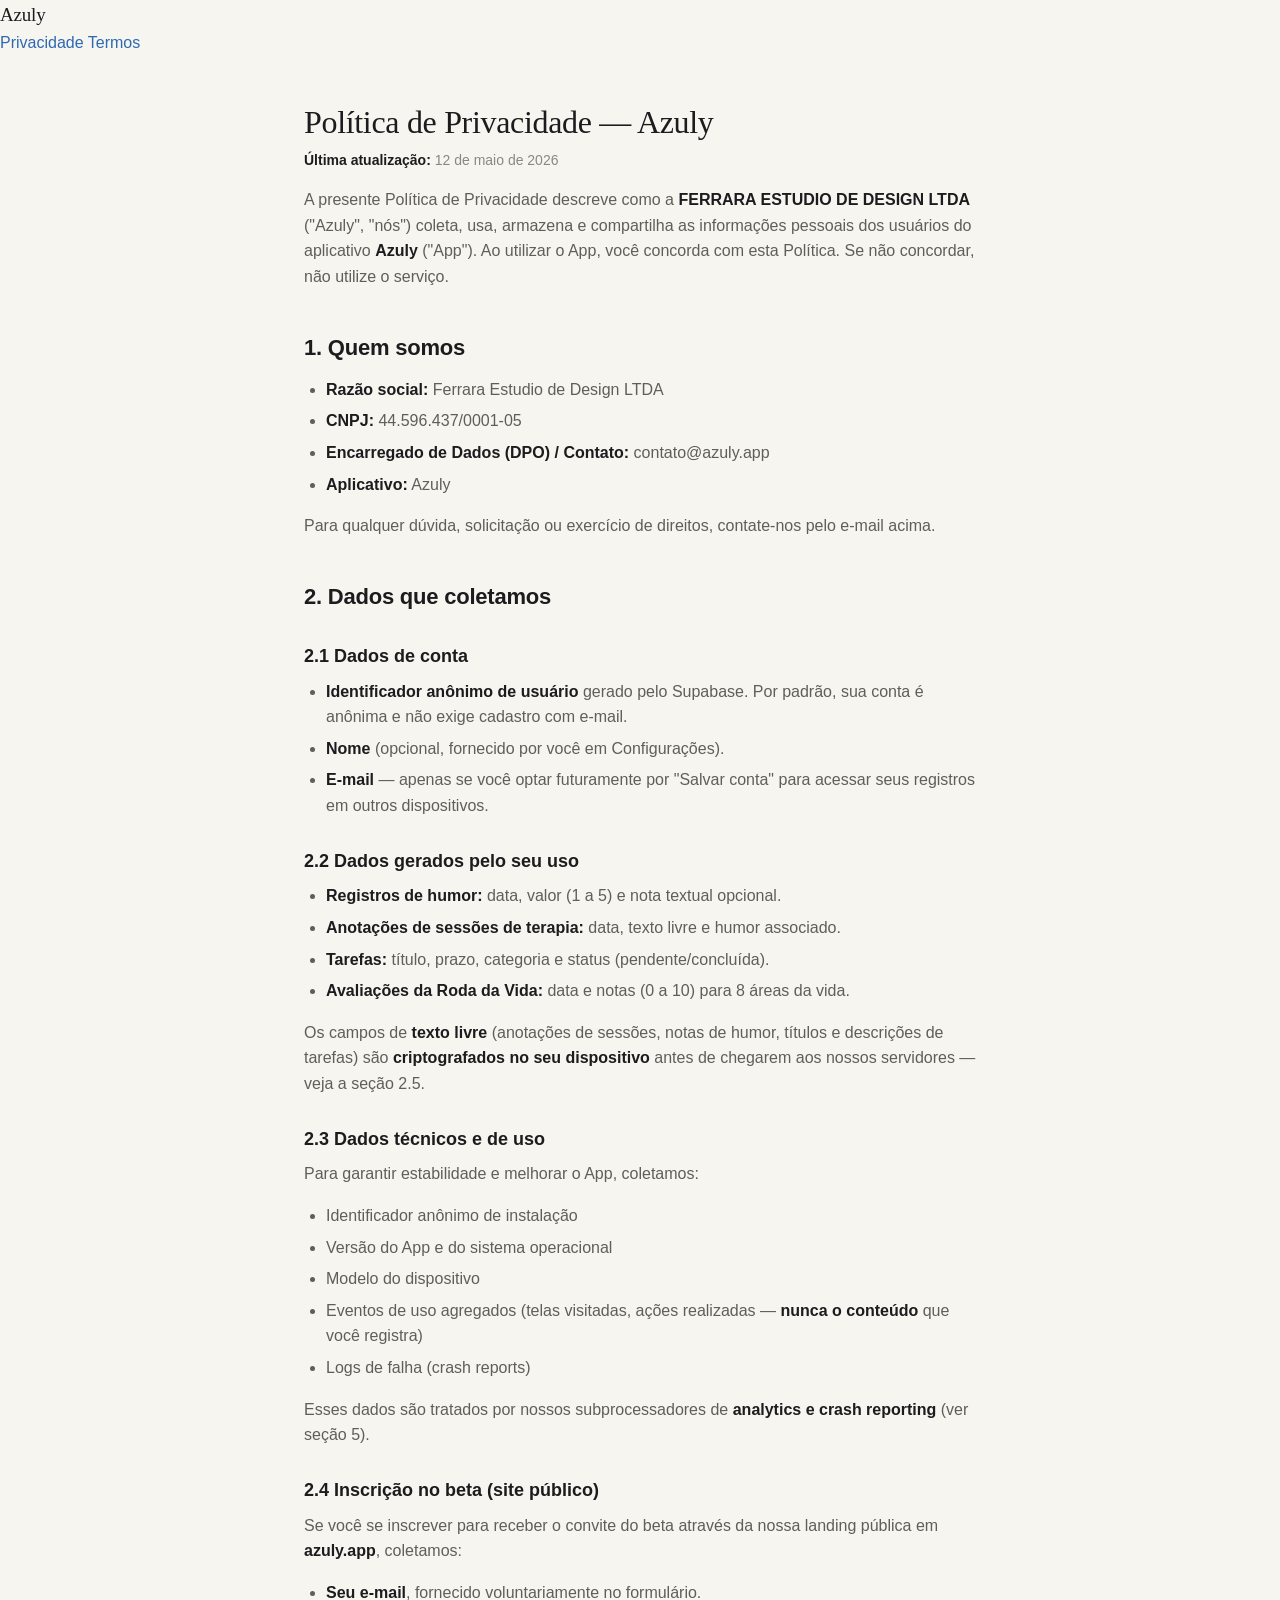
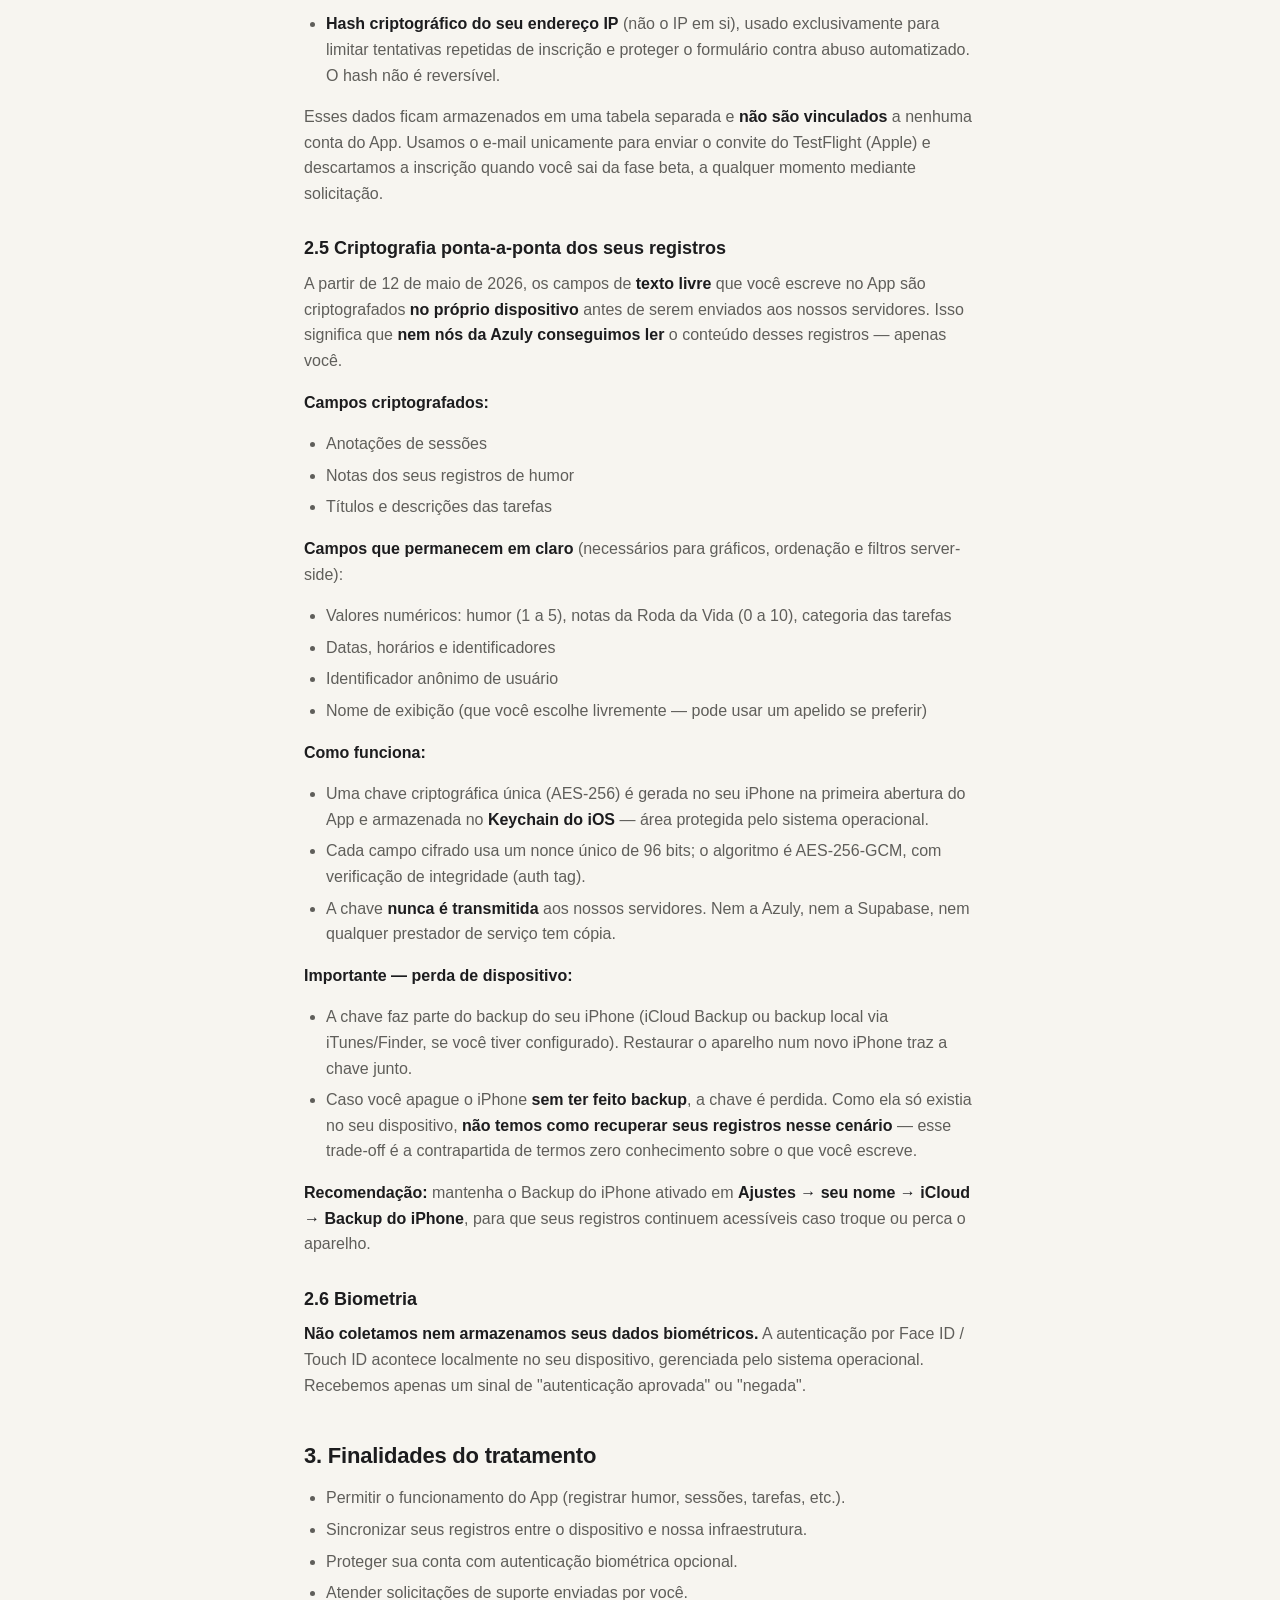
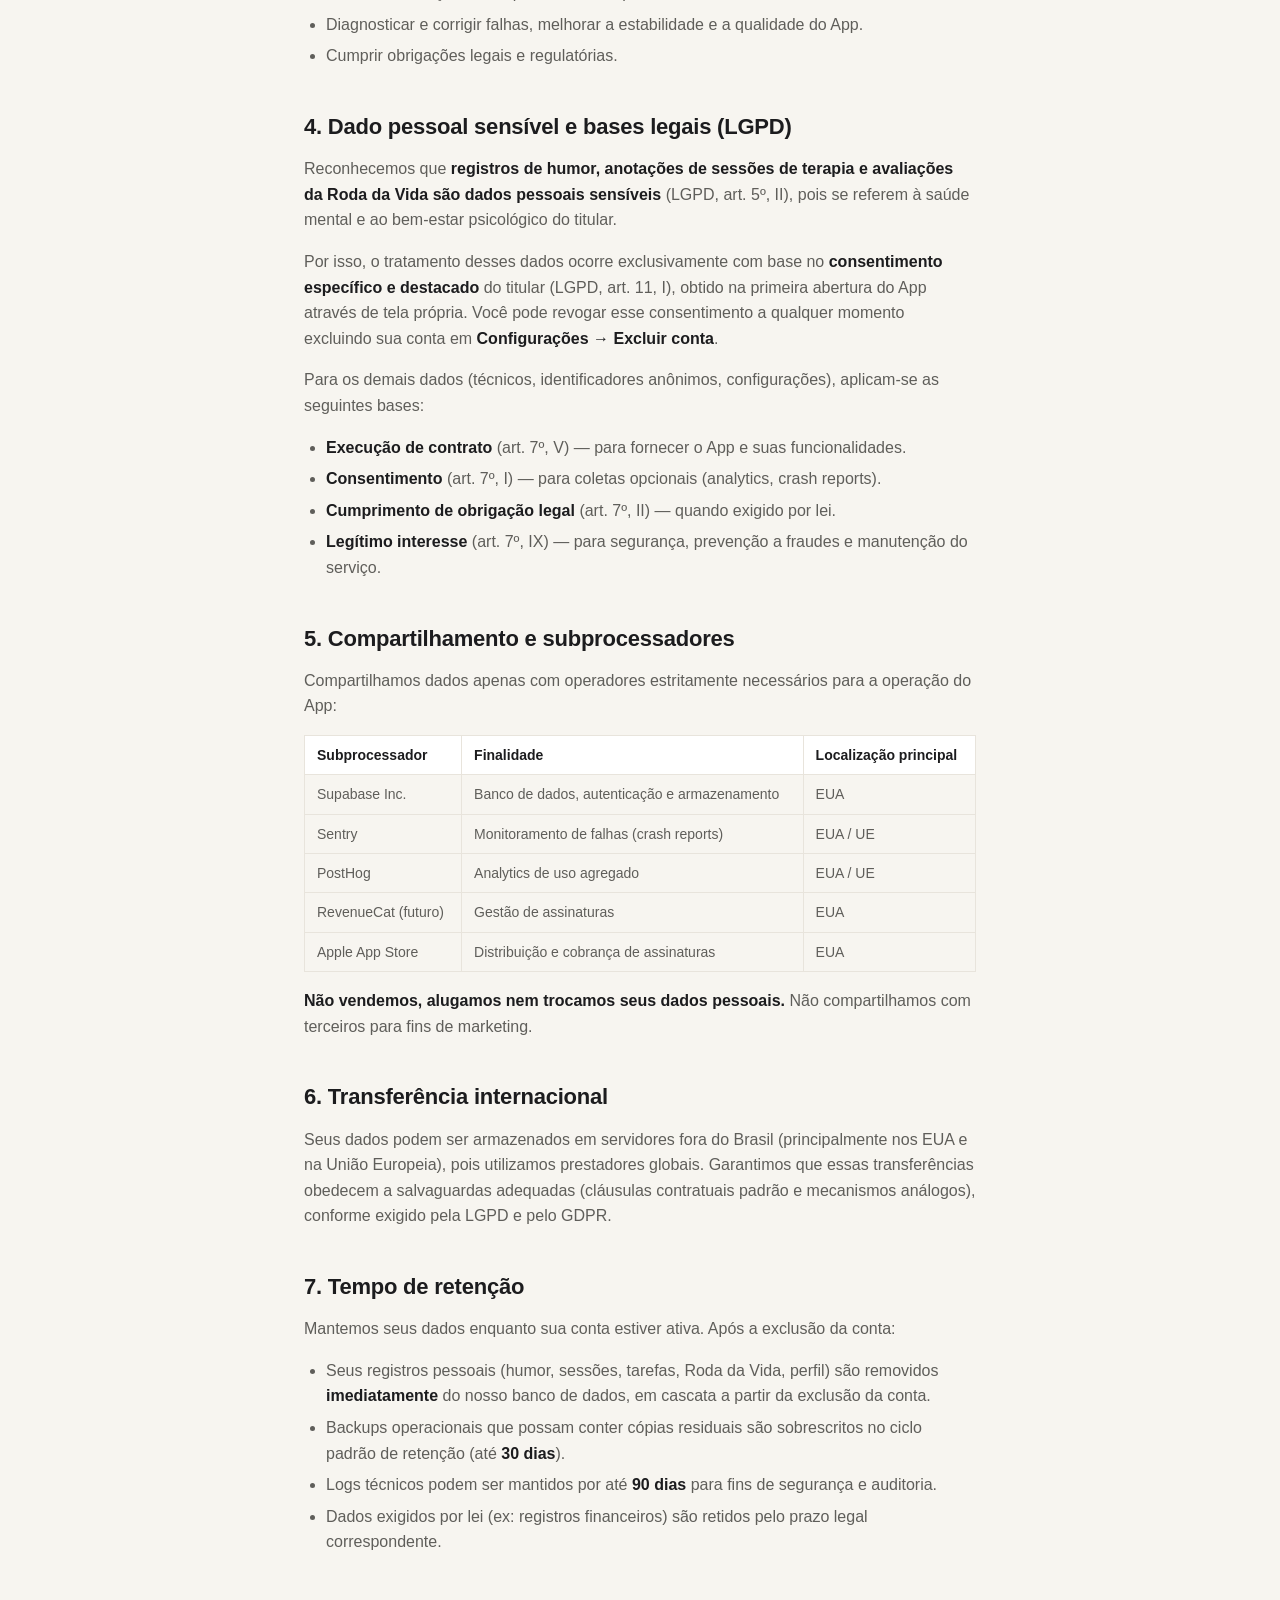
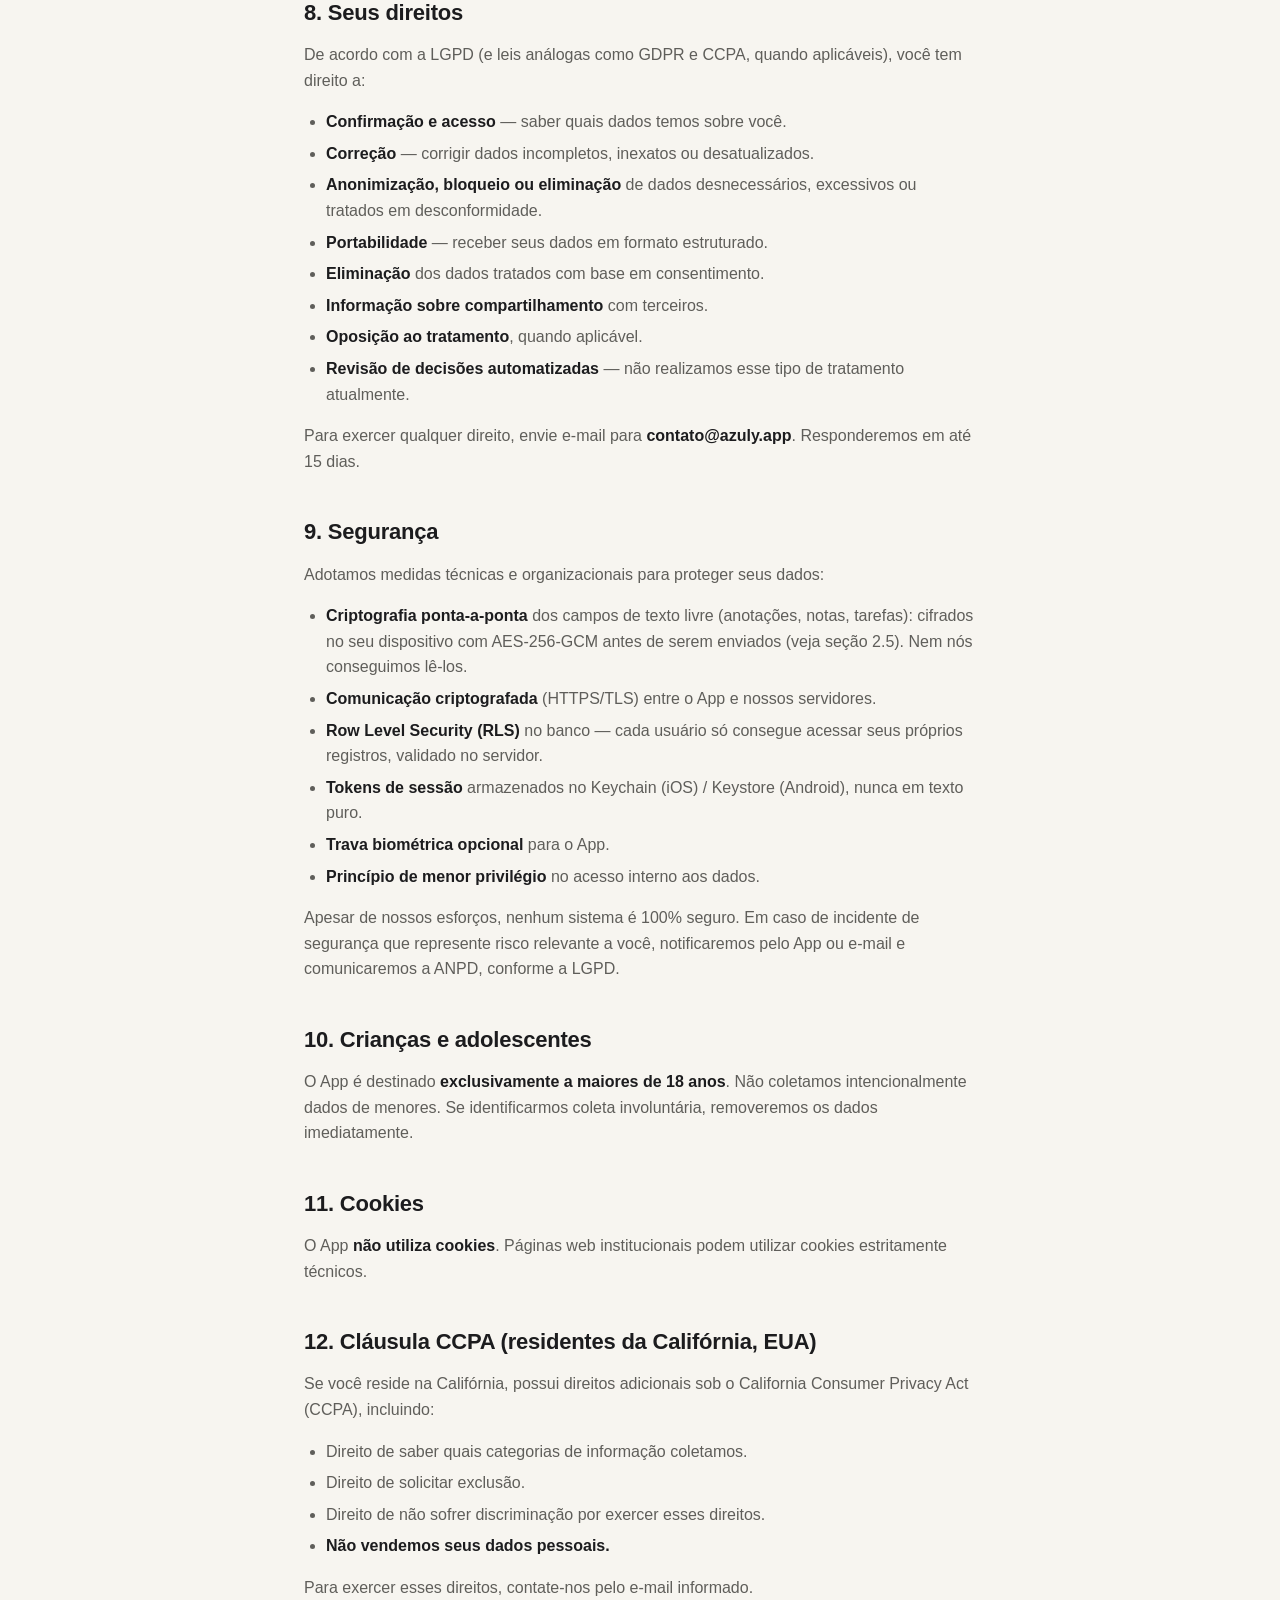
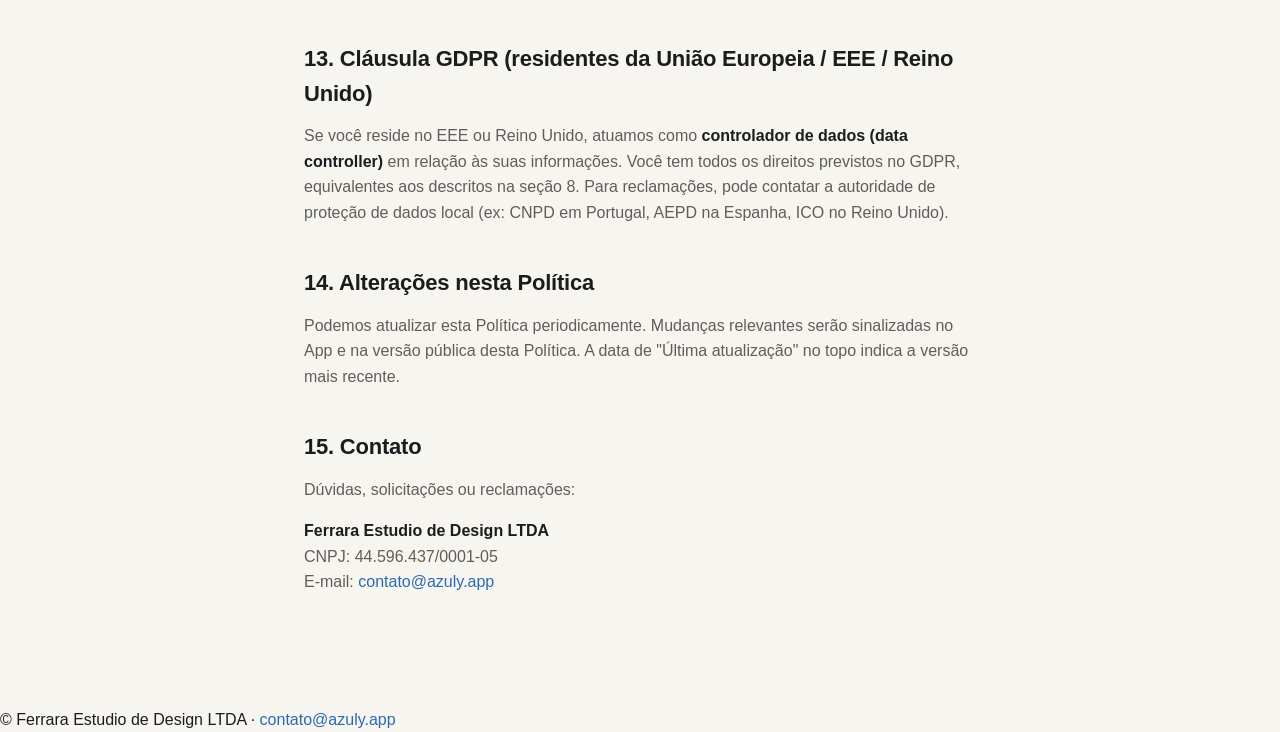
==== commit d16c0fee: "privacy: 2026-05-12 — disclose end-to-end encryption Mirrors the markdown source in the app repo. Ne" ====
--- a/privacy.html
+++ b/privacy.html
@@ -20,7 +20,7 @@
 
   <main>
     <h1>Política de Privacidade — Azuly</h1>
-    <p class="muted"><strong>Última atualização:</strong> 11 de maio de 2026</p>
+    <p class="muted"><strong>Última atualização:</strong> 12 de maio de 2026</p>
 
     <p>A presente Política de Privacidade descreve como a <strong>FERRARA ESTUDIO DE DESIGN LTDA</strong> ("Azuly", "nós") coleta, usa, armazena e compartilha as informações pessoais dos usuários do aplicativo <strong>Azuly</strong> ("App"). Ao utilizar o App, você concorda com esta Política. Se não concordar, não utilize o serviço.</p>
 
@@ -49,6 +49,7 @@
       <li><strong>Tarefas:</strong> título, prazo, categoria e status (pendente/concluída).</li>
       <li><strong>Avaliações da Roda da Vida:</strong> data e notas (0 a 10) para 8 áreas da vida.</li>
     </ul>
+    <p>Os campos de <strong>texto livre</strong> (anotações de sessões, notas de humor, títulos e descrições de tarefas) são <strong>criptografados no seu dispositivo</strong> antes de chegarem aos nossos servidores — veja a seção 2.5.</p>
 
     <h3>2.3 Dados técnicos e de uso</h3>
     <p>Para garantir estabilidade e melhorar o App, coletamos:</p>
@@ -69,7 +70,35 @@
     </ul>
     <p>Esses dados ficam armazenados em uma tabela separada e <strong>não são vinculados</strong> a nenhuma conta do App. Usamos o e-mail unicamente para enviar o convite do TestFlight (Apple) e descartamos a inscrição quando você sai da fase beta, a qualquer momento mediante solicitação.</p>
 
-    <h3>2.5 Biometria</h3>
+    <h3>2.5 Criptografia ponta-a-ponta dos seus registros</h3>
+    <p>A partir de 12 de maio de 2026, os campos de <strong>texto livre</strong> que você escreve no App são criptografados <strong>no próprio dispositivo</strong> antes de serem enviados aos nossos servidores. Isso significa que <strong>nem nós da Azuly conseguimos ler</strong> o conteúdo desses registros — apenas você.</p>
+    <p><strong>Campos criptografados:</strong></p>
+    <ul>
+      <li>Anotações de sessões</li>
+      <li>Notas dos seus registros de humor</li>
+      <li>Títulos e descrições das tarefas</li>
+    </ul>
+    <p><strong>Campos que permanecem em claro</strong> (necessários para gráficos, ordenação e filtros server-side):</p>
+    <ul>
+      <li>Valores numéricos: humor (1 a 5), notas da Roda da Vida (0 a 10), categoria das tarefas</li>
+      <li>Datas, horários e identificadores</li>
+      <li>Identificador anônimo de usuário</li>
+      <li>Nome de exibição (que você escolhe livremente — pode usar um apelido se preferir)</li>
+    </ul>
+    <p><strong>Como funciona:</strong></p>
+    <ul>
+      <li>Uma chave criptográfica única (AES-256) é gerada no seu iPhone na primeira abertura do App e armazenada no <strong>Keychain do iOS</strong> — área protegida pelo sistema operacional.</li>
+      <li>Cada campo cifrado usa um nonce único de 96 bits; o algoritmo é AES-256-GCM, com verificação de integridade (auth tag).</li>
+      <li>A chave <strong>nunca é transmitida</strong> aos nossos servidores. Nem a Azuly, nem a Supabase, nem qualquer prestador de serviço tem cópia.</li>
+    </ul>
+    <p><strong>Importante — perda de dispositivo:</strong></p>
+    <ul>
+      <li>A chave faz parte do backup do seu iPhone (iCloud Backup ou backup local via iTunes/Finder, se você tiver configurado). Restaurar o aparelho num novo iPhone traz a chave junto.</li>
+      <li>Caso você apague o iPhone <strong>sem ter feito backup</strong>, a chave é perdida. Como ela só existia no seu dispositivo, <strong>não temos como recuperar seus registros nesse cenário</strong> — esse trade-off é a contrapartida de termos zero conhecimento sobre o que você escreve.</li>
+    </ul>
+    <p><strong>Recomendação:</strong> mantenha o Backup do iPhone ativado em <strong>Ajustes → seu nome → iCloud → Backup do iPhone</strong>, para que seus registros continuem acessíveis caso troque ou perca o aparelho.</p>
+
+    <h3>2.6 Biometria</h3>
     <p><strong>Não coletamos nem armazenamos seus dados biométricos.</strong> A autenticação por Face ID / Touch ID acontece localmente no seu dispositivo, gerenciada pelo sistema operacional. Recebemos apenas um sinal de "autenticação aprovada" ou "negada".</p>
 
     <h2>3. Finalidades do tratamento</h2>
@@ -138,6 +167,7 @@
     <h2>9. Segurança</h2>
     <p>Adotamos medidas técnicas e organizacionais para proteger seus dados:</p>
     <ul>
+      <li><strong>Criptografia ponta-a-ponta</strong> dos campos de texto livre (anotações, notas, tarefas): cifrados no seu dispositivo com AES-256-GCM antes de serem enviados (veja seção 2.5). Nem nós conseguimos lê-los.</li>
       <li><strong>Comunicação criptografada</strong> (HTTPS/TLS) entre o App e nossos servidores.</li>
       <li><strong>Row Level Security (RLS)</strong> no banco — cada usuário só consegue acessar seus próprios registros, validado no servidor.</li>
       <li><strong>Tokens de sessão</strong> armazenados no Keychain (iOS) / Keystore (Android), nunca em texto puro.</li>
